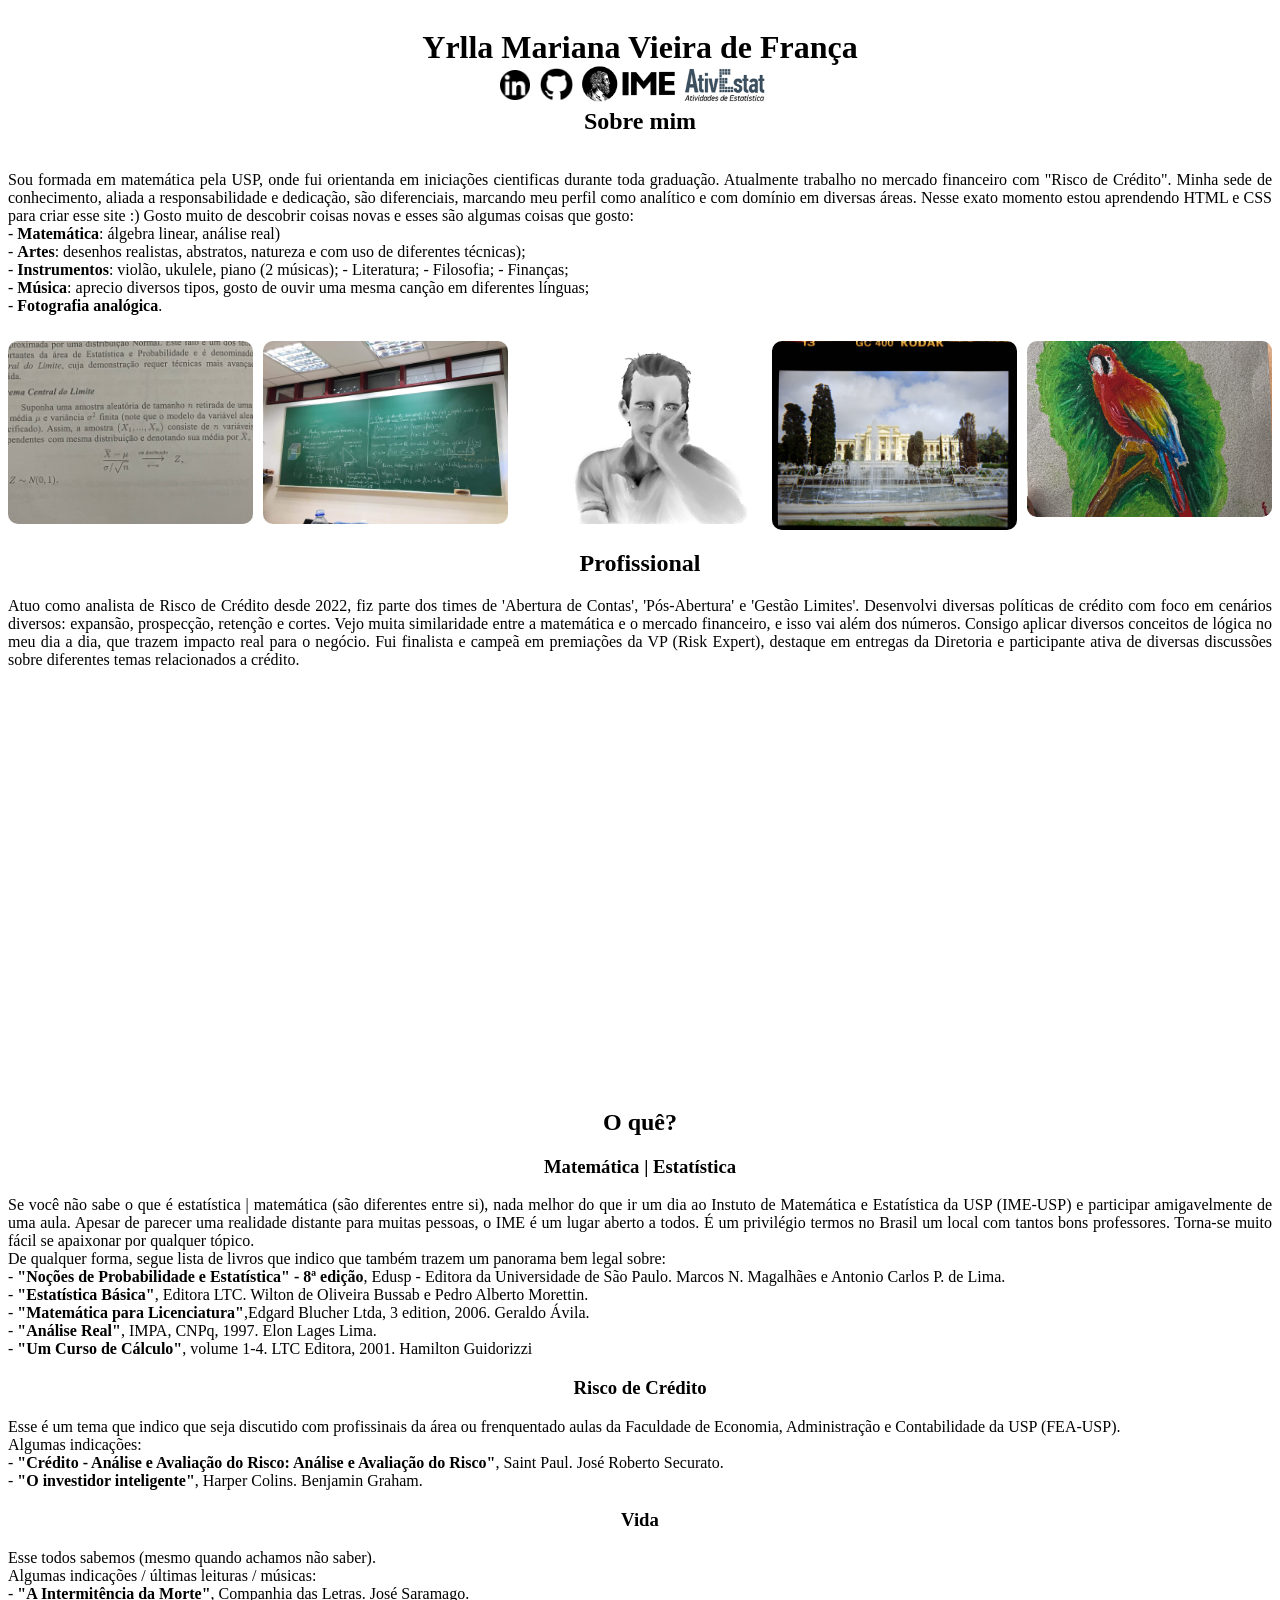
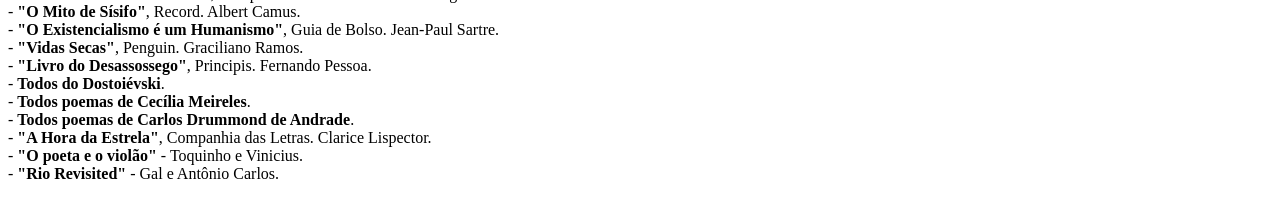
==== index.html @ 08b21ccf "inclusão de infos" ====
<!DOCTYPE html>
<html lang="pt-br">
<head>
  <meta charset="UTF-8">
  <title>Yrlla França</title>
</head>
  <style>
    h1 {
      color: rgb(0, 0, 0);
      font-family: 'Segow UI', "Segoe UI Bold", serif;
      text-align: center;

    }
    h2 {
      color: rgb(0, 0, 0);
      font-family: 'Segoe UI', serif;
      text-align: center;

    }
    body {
      font-family: 'Segoe UI', 'Segoe UI Semilight', serif;
      color:rgb(0, 0, 0);
      
    }
    .background-desfocado {
      /* background-image: url('background_dali.png'); */
      /* background: rgba(146, 102, 102, 0.5); camada escura sobre o fundo */
      /* height: 100vh; */
      display: flex;
      flex-direction: column;
      justify-content: center;
      align-items: center;
      text-align: center;
  }
  .estilo_icone_imagem {
      position: absolute;
      top: 20px;   /* distância do topo */
      left: 10px; /* distância da esquerda */
      width: 150px;
      border-radius: 10px;
  }
  .icone_imagem {
      position: absolute;
      top: 70px;   /* distância do topo */
      left: 500px; /* distância da esquerda */
      width: 30px;
      border-radius: 5px;
  }
  .icone_imagem2 {
      position: absolute;
      top: 58px;   /* distância do topo */
      left: 530px; /* distância da esquerda */
      width: 53px;
      border-radius: 5px;
  }
  .icone_imagem3 {
      position: absolute;
      top: 63px;   /* distância do topo */
      left: 580px; /* distância da esquerda */
      width: 100px;
      border-radius: 5px;
  }
  .icone_imagem4 {
      position: absolute;
      top: 63px;   /* distância do topo */
      left: 675px; /* distância da esquerda */
      width: 100px;
      border-radius: 5px;
  }
  .imagem_exibir {
      position: absolute;
      /* top: 600px;   distância do topo */
      /* left: 10px; distância da esquerda */
      width: 250px;
      border-radius: 5px;
  }
  p {
    text-align: justify; /* todos os parágrafos justificados */
  }

  .imagem-topico {
  display: grid; 
  grid-template-columns: repeat(5, 1fr); /* 3 colunas iguais */
  gap: 10px;    /* força a imagem a ficar em linha própria */
  margin-top: 10px;    /* espaço entre o parágrafo e a imagem */
  width: 400x;        /* tamanho da imagem */
  height: auto;        /* mantém proporção */
  }
  .imagem-topico img {
      width: 100%;
      border-radius: 10px;
    }

  </style>
<body>

  <div class="background-desfocado">
    <h1>Yrlla Mariana Vieira de França</h1>
    <a href="https://www.linkedin.com/in/yrlla-mariana-vieira-de-fran%C3%A7a-4a1049177/" target="_blank">
      <img src="icone_linkedin_2.png" alt="LinkedIn" class="icone_imagem">
    </a>
    <a href="https://github.com/yrllaa" target="_blank">
      <img src="icone_github.png" alt="LinkedIn" class="icone_imagem2">
    </a>
    <a href="https://www.ime.usp.br/" target="_blank">
      <img src="icone_ime.svg" alt="Ime" class="icone_imagem3">
    </a>
    <a href="https://www.ime.usp.br/ativestat/" target="_blank">
      <img src="ativestat_icone.png" alt="Ime" class="icone_imagem4">
    </a>
    <h2>Sobre mim</h2>
    <p>Sou formada em matemática pela USP, onde fui orientanda em iniciações cientificas durante toda graduação. 
      Atualmente trabalho no mercado financeiro com "Risco de Crédito". Minha sede de conhecimento, aliada a responsabilidade e dedicação, 
      são diferenciais, marcando meu perfil como analítico e com domínio em diversas áreas. 
      Nesse exato momento estou aprendendo HTML e CSS para criar esse site :) 
      Gosto muito de descobrir coisas novas e esses são algumas coisas que gosto: <br>
      - <strong>Matemática</strong>: álgebra linear, análise real) <br>
      - <strong>Artes</strong>: desenhos realistas, abstratos, natureza e com uso de diferentes técnicas); <br>
      - <strong>Instrumentos</strong>: violão, ukulele, piano (2 músicas); - Literatura; - Filosofia; - Finanças; <br>
      - <strong>Música</strong>: aprecio diversos tipos, gosto de ouvir uma mesma canção em diferentes línguas; <br>
      - <strong>Fotografia analógica</strong>.</p>
      <div class="imagem-topico"> 
      <img src="foto_estatistica_1.JPEG" alt="foto 1">
      <img src="foto_lousa_ime.JPEG" alt="foto 2">
      <img src="desenho_2.JPEG" alt="foto 3">
      <img src="camera_analogica_1.JPEG" alt="foto 4">
      <img src="desenho_3.JPEG" alt="foto 5">
      </div>
      
  <div>
    <h2>Profissional</h2>
    <p>
      Atuo como analista de Risco de Crédito desde 2022, fiz parte dos times de 'Abertura de Contas', 'Pós-Abertura' e 'Gestão Limites'. 
      Desenvolvi diversas políticas de crédito com foco em cenários diversos: expansão, prospecção, retenção e cortes. 
      Vejo muita similaridade entre a matemática e o mercado financeiro, e isso vai além dos números. 
      Consigo aplicar diversos conceitos de lógica no meu dia a dia, que trazem impacto real para o negócio. 
      Fui finalista e campeã em premiações da VP (Risk Expert), destaque em entregas da Diretoria e participante 
      ativa de diversas discussões sobre diferentes temas relacionados a crédito.
    </p>
    <iframe 
      src="https://s.tradingview.com/widgetembed/?symbol=BMFBOVESPA:IBOV" 
      width="600" 
      height="400" 
      frameborder="0"
      style="border:0;">
    </iframe>
    <iframe 
      src="https://painel.ibge.gov.br/pnadc/" 
      width="600" 
      height="400" 
      frameborder="0"
      style="border:0;">
    </iframe>
  </div>

  <div>
    <h2>O quê?</h2>
      
      <h3>Matemática | Estatística</h3>
    <p>
      Se você não sabe o que é estatística | matemática (são diferentes entre si), nada melhor do que ir um dia ao Instuto de Matemática e Estatística da USP (IME-USP) e 
      participar amigavelmente de uma aula. Apesar de parecer uma realidade distante para muitas pessoas, o IME é um lugar aberto a todos.
      É um privilégio termos no Brasil um local com tantos bons professores. Torna-se muito fácil se apaixonar por qualquer tópico.
      <br>
      De qualquer forma, segue lista de livros que indico que também trazem um panorama bem legal sobre: <br>
      - <strong>"Noções de Probabilidade e Estatística" - 8ª edição</strong>, Edusp - Editora da Universidade de São Paulo. Marcos N. Magalhães e Antonio Carlos P. de Lima. <br>
      - <strong>"Estatística Básica"</strong>, Editora LTC. Wilton de Oliveira Bussab e Pedro Alberto Morettin. <br>
      - <strong>"Matemática para Licenciatura"</strong>,Edgard Blucher Ltda, 3 edition, 2006. Geraldo Ávila. <br>
      - <strong>"Análise Real"</strong>, IMPA, CNPq, 1997. Elon Lages Lima. <br>
      - <strong>"Um Curso de Cálculo"</strong>, volume 1-4. LTC Editora, 2001. Hamilton Guidorizzi<br>
      </p>
       <h3>Risco de Crédito</h3>
      <p>
      Esse é um tema que indico que seja discutido com profissinais da área ou frenquentado aulas da Faculdade de Economia, Administração e Contabilidade da USP (FEA-USP).
      <br>
      Algumas indicações: <br>
      - <strong>"Crédito - Análise e Avaliação do Risco: Análise e Avaliação do Risco"</strong>, Saint Paul. José Roberto Securato. <br>
      - <strong>"O investidor inteligente"</strong>, Harper Colins. Benjamin Graham. <br>
      </p>
      <h3>Vida</h3>
       <p>
      Esse todos sabemos (mesmo quando achamos não saber).
      <br>
      Algumas indicações / últimas leituras / músicas: <br>
      - <strong>"A Intermitência da Morte"</strong>, Companhia das Letras. José Saramago. <br>
      - <strong>"O Mito de Sísifo"</strong>, Record. Albert Camus. <br>
      - <strong>"O Existencialismo é um Humanismo"</strong>, Guia de Bolso. Jean-Paul Sartre. <br>
      - <strong>"Vidas Secas"</strong>, Penguin. Graciliano Ramos. <br>
      - <strong>"Livro do Desassossego"</strong>, Principis. Fernando Pessoa. <br>
      - <strong>Todos do Dostoiévski</strong>. <br>
      - <strong>Todos poemas de Cecília Meireles</strong>. <br>
      - <strong>Todos poemas de Carlos Drummond de Andrade</strong>. <br>
      - <strong>"A Hora da Estrela"</strong>, Companhia das Letras. Clarice Lispector. <br>
      - <strong>"O poeta e o violão"</strong> - Toquinho e Vinicius. <br>
      - <strong>"Rio Revisited"</strong> - Gal e Antônio Carlos. <br>

      </p>
</div>

</body>
</html>
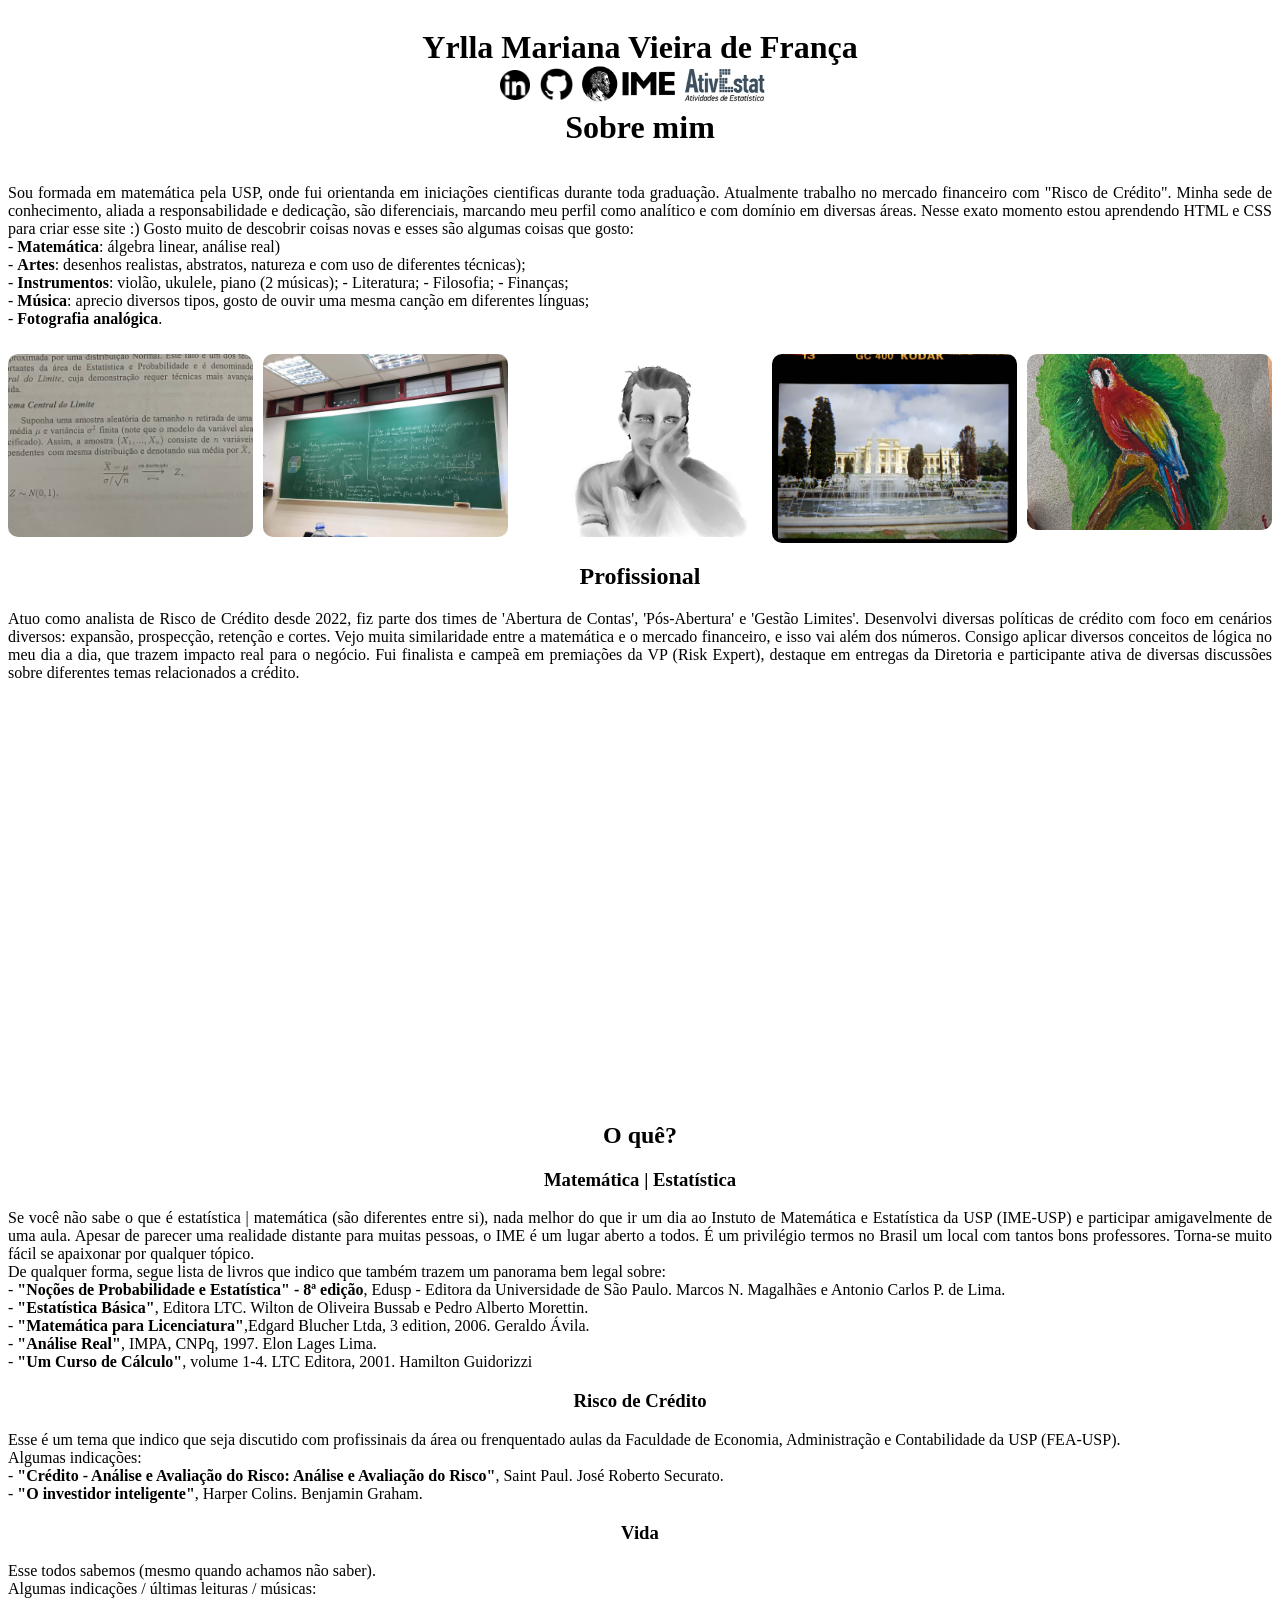
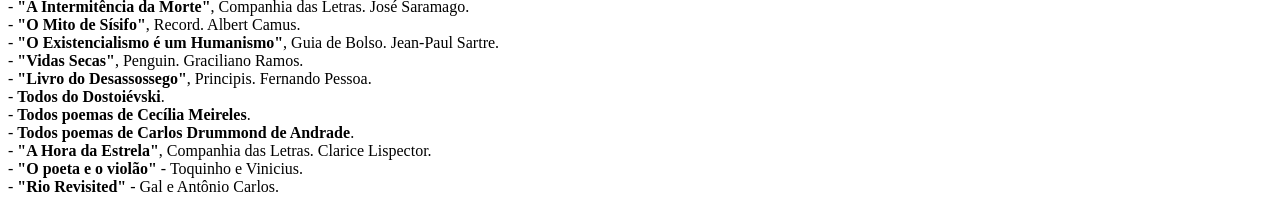
==== commit 1cc73198: "Update index.html Título" ====
--- a/index.html
+++ b/index.html
@@ -108,7 +108,7 @@
     <a href="https://www.ime.usp.br/ativestat/" target="_blank">
       <img src="ativestat_icone.png" alt="Ime" class="icone_imagem4">
     </a>
-    <h2>Sobre mim</h2>
+    <h1>Sobre mim</h1>
     <p>Sou formada em matemática pela USP, onde fui orientanda em iniciações cientificas durante toda graduação. 
       Atualmente trabalho no mercado financeiro com "Risco de Crédito". Minha sede de conhecimento, aliada a responsabilidade e dedicação, 
       são diferenciais, marcando meu perfil como analítico e com domínio em diversas áreas. 
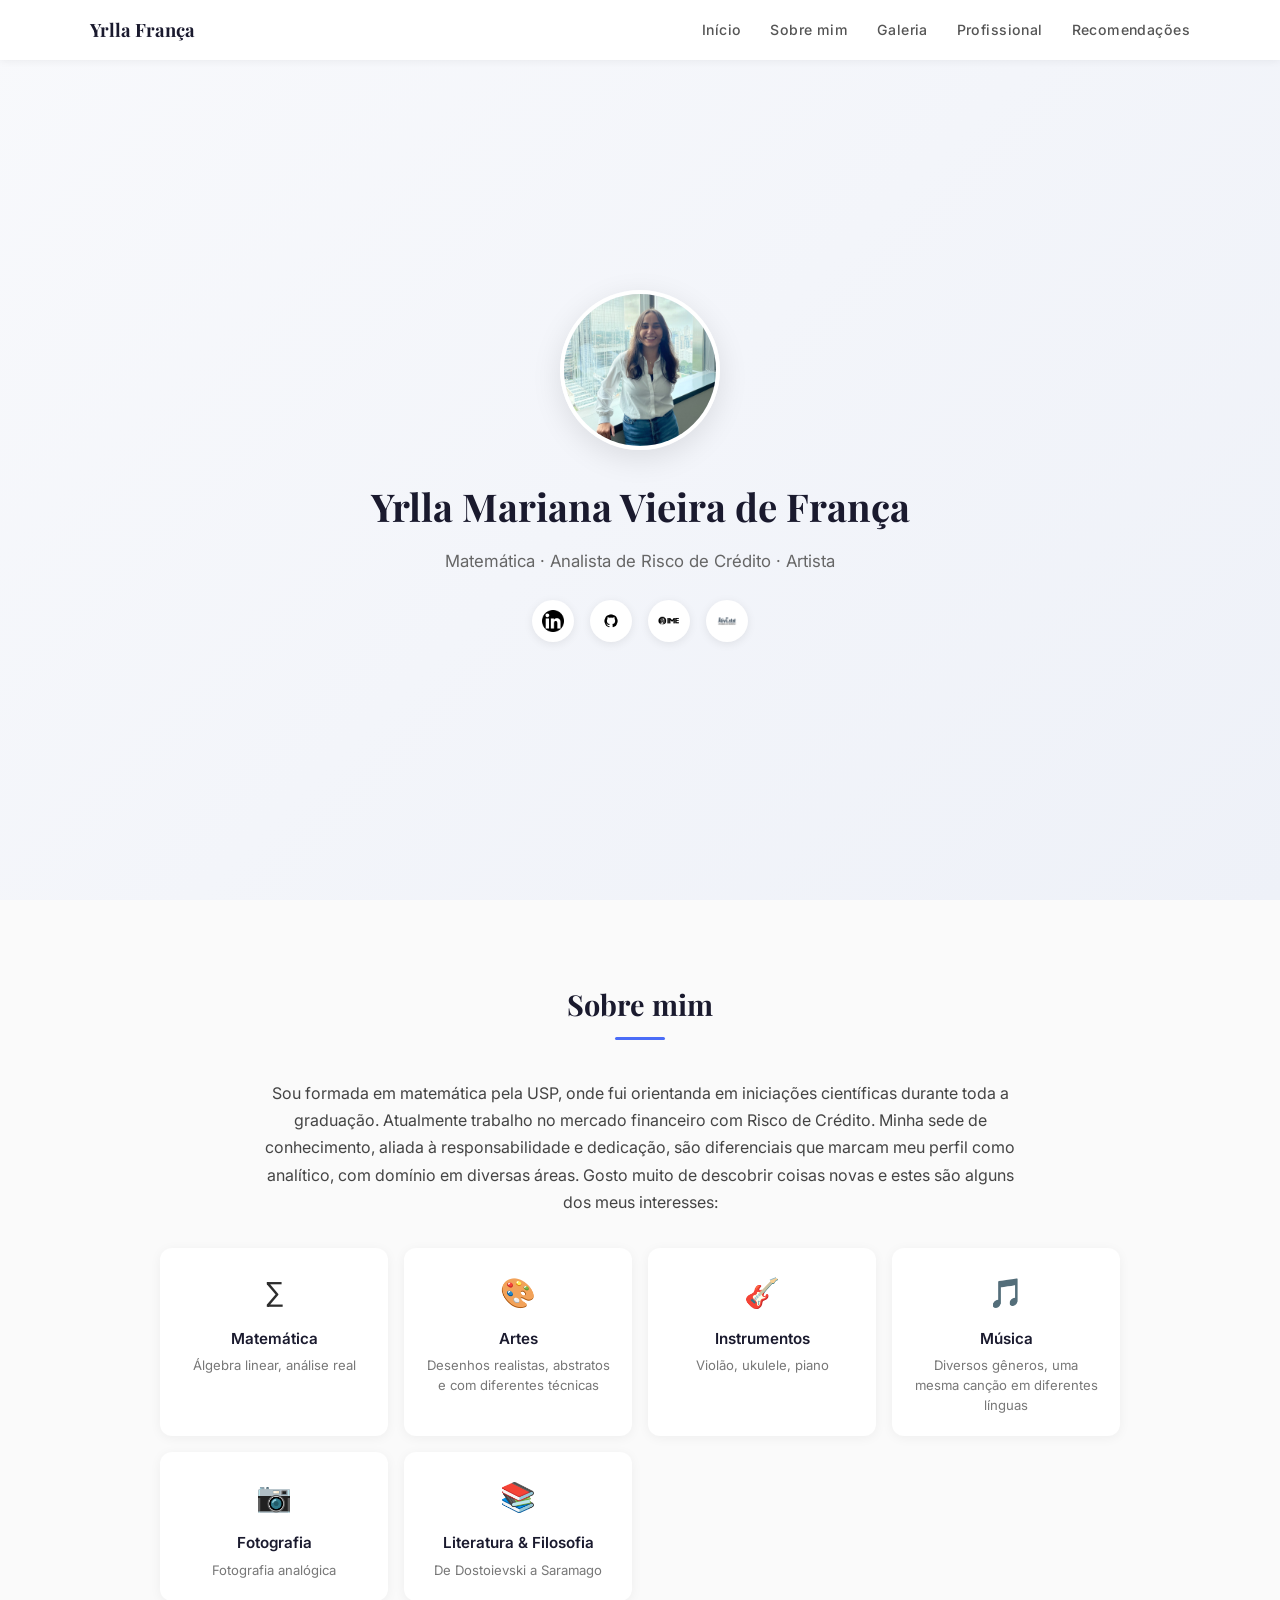
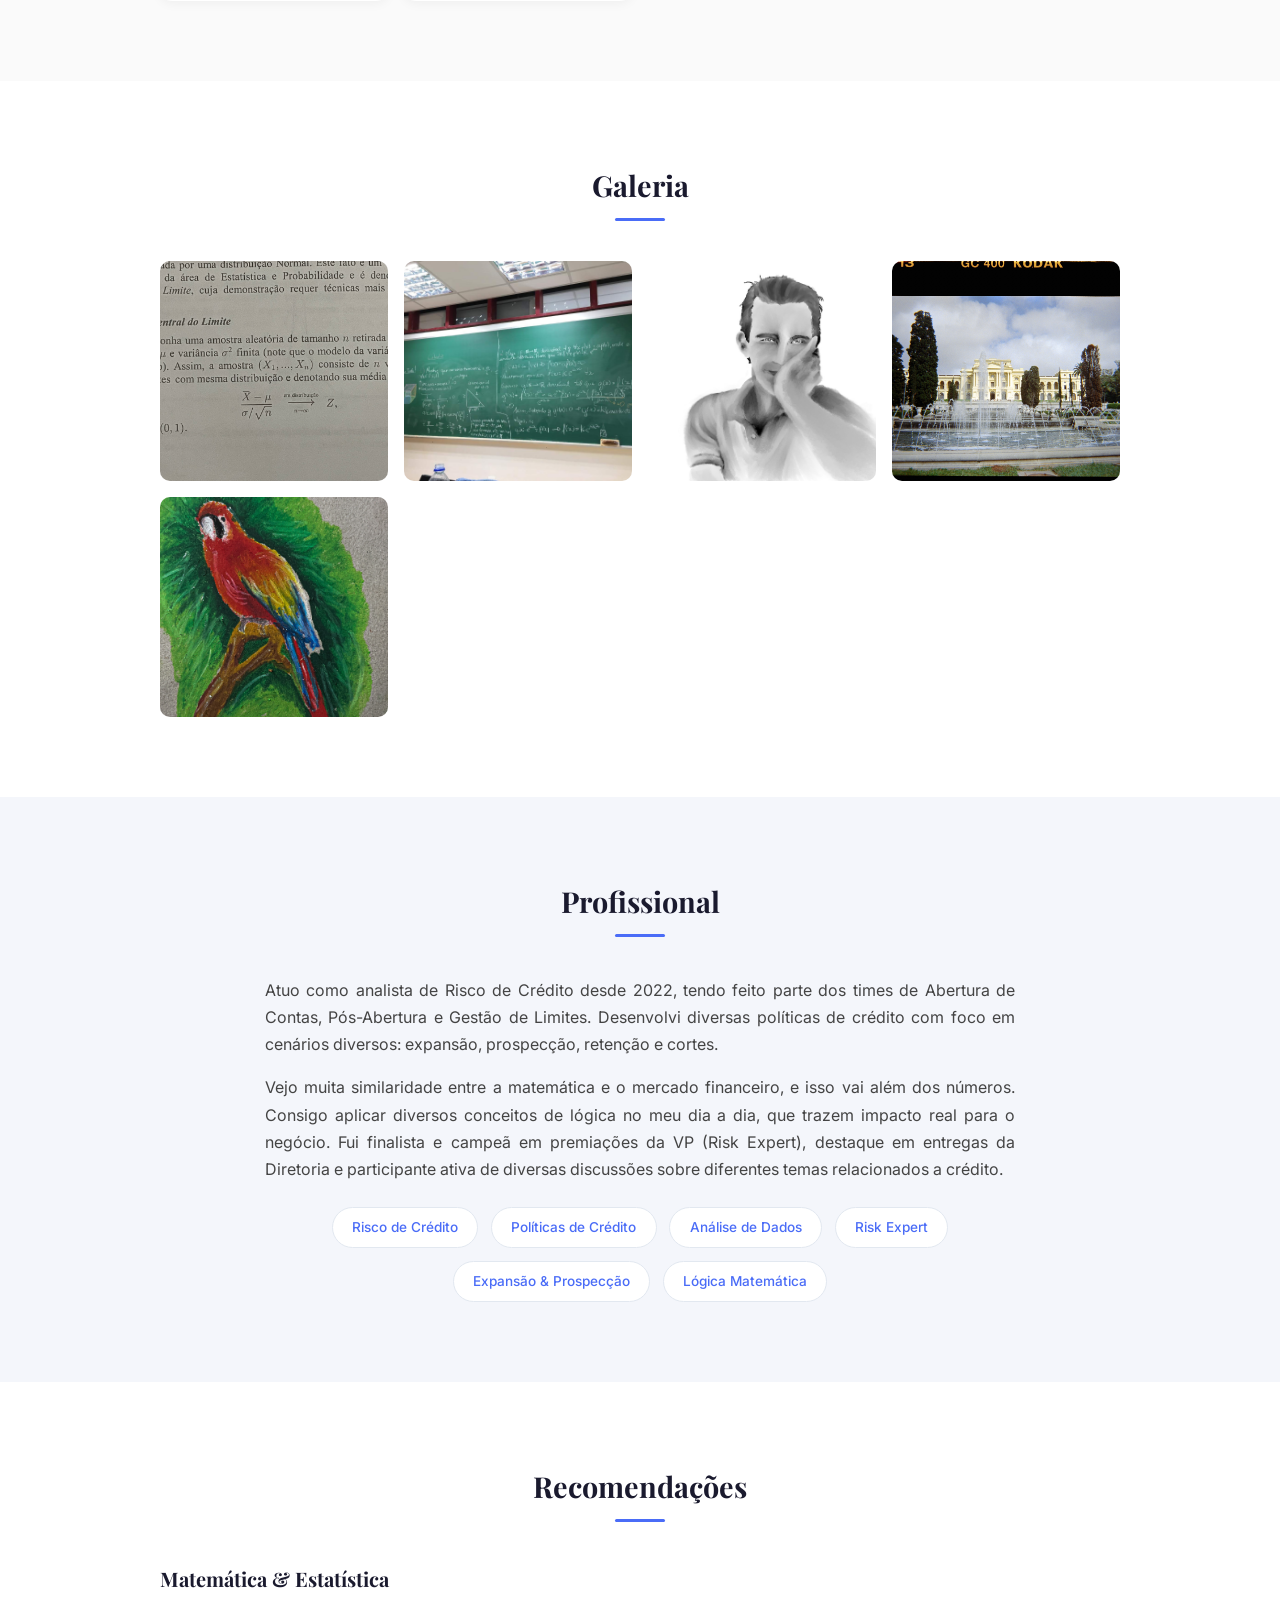
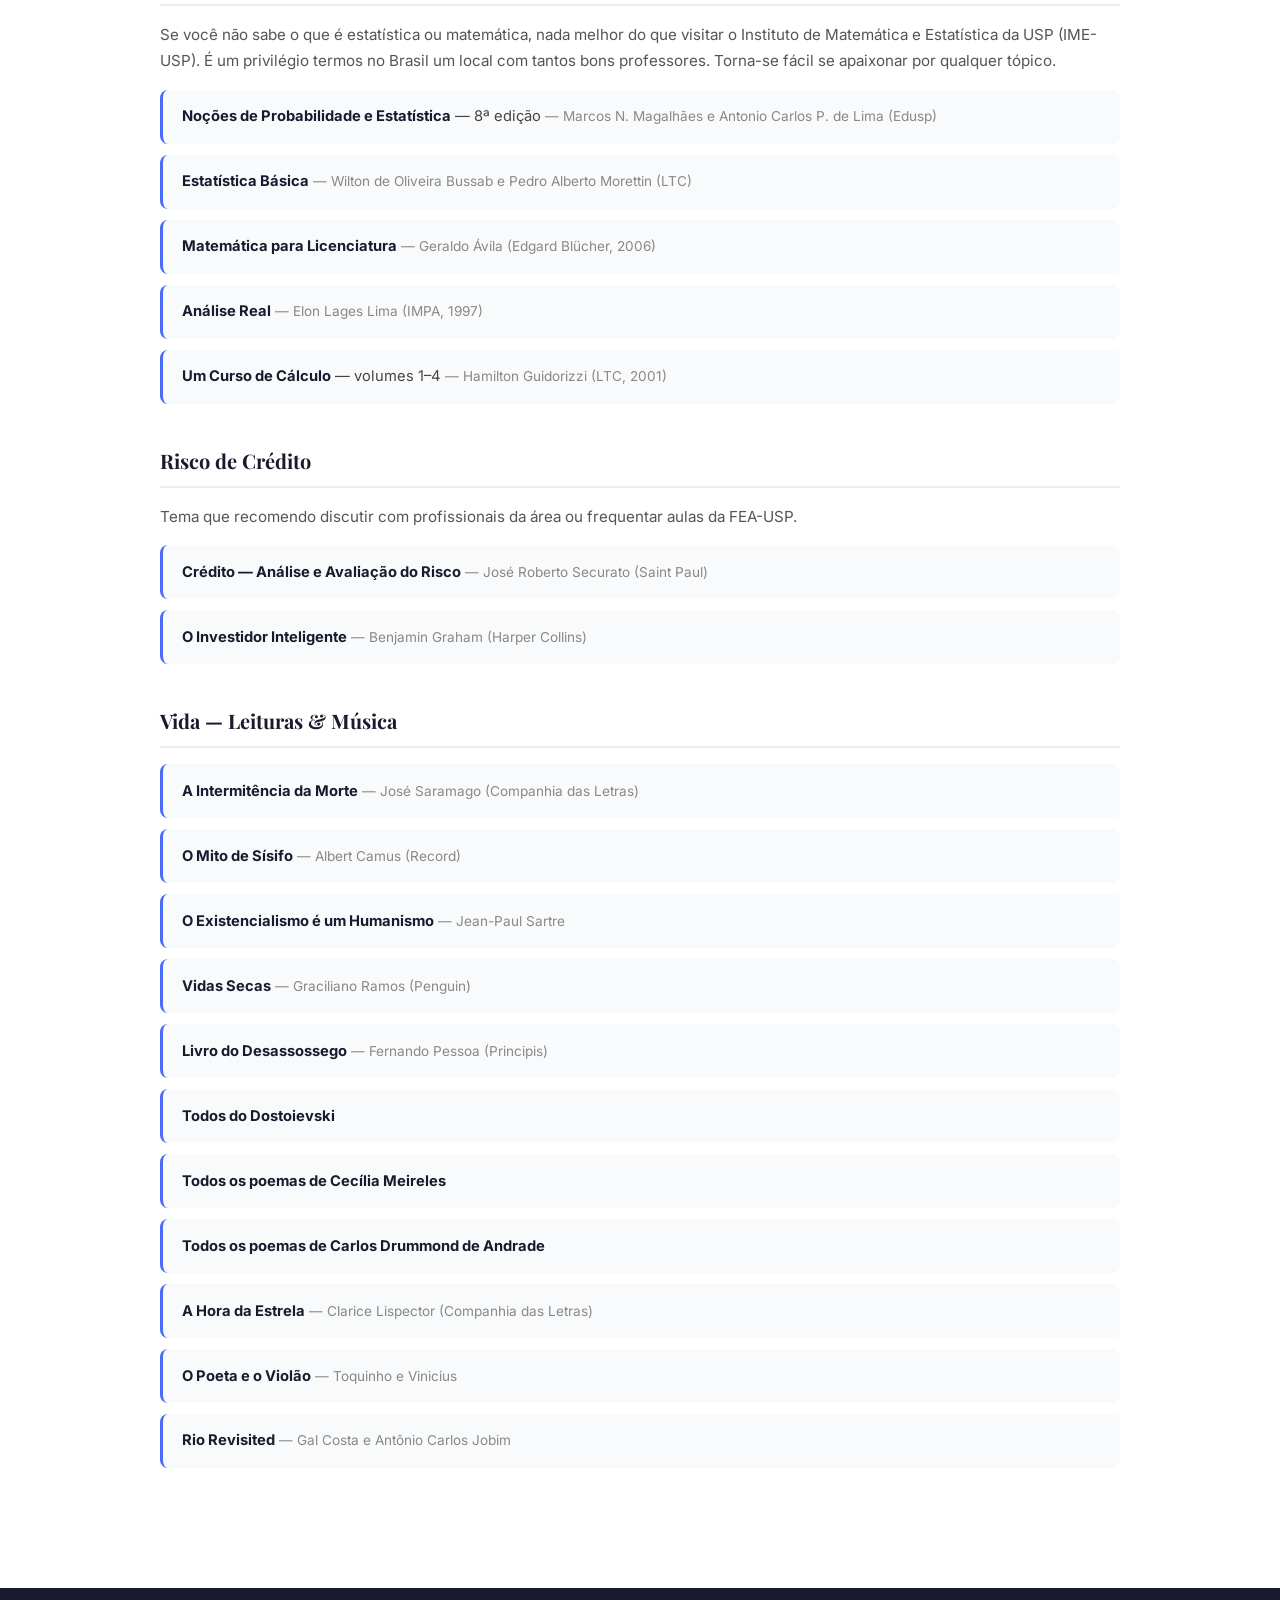
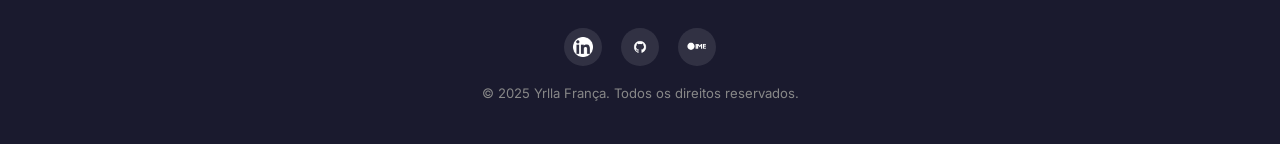
==== commit 7b2b1bd4: "Redesign completo do site pessoal - Layout moderno e responsivo com CSS Grid/Flexbox - Barra de nave" ====
--- a/index.html
+++ b/index.html
@@ -2,200 +2,213 @@
 <html lang="pt-br">
 <head>
   <meta charset="UTF-8">
-  <title>Yrlla França</title>
+  <meta name="viewport" content="width=device-width, initial-scale=1.0">
+  <title>Yrlla Fran&ccedil;a</title>
+  <link rel="preconnect" href="https://fonts.googleapis.com">
+  <link rel="preconnect" href="https://fonts.gstatic.com" crossorigin>
+  <link href="https://fonts.googleapis.com/css2?family=Inter:wght@400;500;600&family=Playfair+Display:wght@600;700&display=swap" rel="stylesheet">
+  <link rel="stylesheet" href="style.css">
 </head>
-  <style>
-    h1 {
-      color: rgb(0, 0, 0);
-      font-family: 'Segow UI', "Segoe UI Bold", serif;
-      text-align: center;
-
-    }
-    h2 {
-      color: rgb(0, 0, 0);
-      font-family: 'Segoe UI', serif;
-      text-align: center;
-
-    }
-    body {
-      font-family: 'Segoe UI', 'Segoe UI Semilight', serif;
-      color:rgb(0, 0, 0);
-      
-    }
-    .background-desfocado {
-      /* background-image: url('background_dali.png'); */
-      /* background: rgba(146, 102, 102, 0.5); camada escura sobre o fundo */
-      /* height: 100vh; */
-      display: flex;
-      flex-direction: column;
-      justify-content: center;
-      align-items: center;
-      text-align: center;
-  }
-  .estilo_icone_imagem {
-      position: absolute;
-      top: 20px;   /* distância do topo */
-      left: 10px; /* distância da esquerda */
-      width: 150px;
-      border-radius: 10px;
-  }
-  .icone_imagem {
-      position: absolute;
-      top: 70px;   /* distância do topo */
-      left: 500px; /* distância da esquerda */
-      width: 30px;
-      border-radius: 5px;
-  }
-  .icone_imagem2 {
-      position: absolute;
-      top: 58px;   /* distância do topo */
-      left: 530px; /* distância da esquerda */
-      width: 53px;
-      border-radius: 5px;
-  }
-  .icone_imagem3 {
-      position: absolute;
-      top: 63px;   /* distância do topo */
-      left: 580px; /* distância da esquerda */
-      width: 100px;
-      border-radius: 5px;
-  }
-  .icone_imagem4 {
-      position: absolute;
-      top: 63px;   /* distância do topo */
-      left: 675px; /* distância da esquerda */
-      width: 100px;
-      border-radius: 5px;
-  }
-  .imagem_exibir {
-      position: absolute;
-      /* top: 600px;   distância do topo */
-      /* left: 10px; distância da esquerda */
-      width: 250px;
-      border-radius: 5px;
-  }
-  p {
-    text-align: justify; /* todos os parágrafos justificados */
-  }
-
-  .imagem-topico {
-  display: grid; 
-  grid-template-columns: repeat(5, 1fr); /* 3 colunas iguais */
-  gap: 10px;    /* força a imagem a ficar em linha própria */
-  margin-top: 10px;    /* espaço entre o parágrafo e a imagem */
-  width: 400x;        /* tamanho da imagem */
-  height: auto;        /* mantém proporção */
-  }
-  .imagem-topico img {
-      width: 100%;
-      border-radius: 10px;
-    }
-
-  </style>
 <body>
 
-  <div class="background-desfocado">
-    <h1>Yrlla Mariana Vieira de França</h1>
-    <a href="https://www.linkedin.com/in/yrlla-mariana-vieira-de-fran%C3%A7a-4a1049177/" target="_blank">
-      <img src="icone_linkedin_2.png" alt="LinkedIn" class="icone_imagem">
-    </a>
-    <a href="https://github.com/yrllaa" target="_blank">
-      <img src="icone_github.png" alt="LinkedIn" class="icone_imagem2">
-    </a>
-    <a href="https://www.ime.usp.br/" target="_blank">
-      <img src="icone_ime.svg" alt="Ime" class="icone_imagem3">
-    </a>
-    <a href="https://www.ime.usp.br/ativestat/" target="_blank">
-      <img src="ativestat_icone.png" alt="Ime" class="icone_imagem4">
-    </a>
-    <h1>Sobre mim</h1>
-    <p>Sou formada em matemática pela USP, onde fui orientanda em iniciações cientificas durante toda graduação. 
-      Atualmente trabalho no mercado financeiro com "Risco de Crédito". Minha sede de conhecimento, aliada a responsabilidade e dedicação, 
-      são diferenciais, marcando meu perfil como analítico e com domínio em diversas áreas. 
-      Nesse exato momento estou aprendendo HTML e CSS para criar esse site :) 
-      Gosto muito de descobrir coisas novas e esses são algumas coisas que gosto: <br>
-      - <strong>Matemática</strong>: álgebra linear, análise real) <br>
-      - <strong>Artes</strong>: desenhos realistas, abstratos, natureza e com uso de diferentes técnicas); <br>
-      - <strong>Instrumentos</strong>: violão, ukulele, piano (2 músicas); - Literatura; - Filosofia; - Finanças; <br>
-      - <strong>Música</strong>: aprecio diversos tipos, gosto de ouvir uma mesma canção em diferentes línguas; <br>
-      - <strong>Fotografia analógica</strong>.</p>
-      <div class="imagem-topico"> 
-      <img src="foto_estatistica_1.JPEG" alt="foto 1">
-      <img src="foto_lousa_ime.JPEG" alt="foto 2">
-      <img src="desenho_2.JPEG" alt="foto 3">
-      <img src="camera_analogica_1.JPEG" alt="foto 4">
-      <img src="desenho_3.JPEG" alt="foto 5">
-      </div>
-      
-  <div>
-    <h2>Profissional</h2>
-    <p>
-      Atuo como analista de Risco de Crédito desde 2022, fiz parte dos times de 'Abertura de Contas', 'Pós-Abertura' e 'Gestão Limites'. 
-      Desenvolvi diversas políticas de crédito com foco em cenários diversos: expansão, prospecção, retenção e cortes. 
-      Vejo muita similaridade entre a matemática e o mercado financeiro, e isso vai além dos números. 
-      Consigo aplicar diversos conceitos de lógica no meu dia a dia, que trazem impacto real para o negócio. 
-      Fui finalista e campeã em premiações da VP (Risk Expert), destaque em entregas da Diretoria e participante 
-      ativa de diversas discussões sobre diferentes temas relacionados a crédito.
-    </p>
-    <iframe 
-      src="https://s.tradingview.com/widgetembed/?symbol=BMFBOVESPA:IBOV" 
-      width="600" 
-      height="400" 
-      frameborder="0"
-      style="border:0;">
-    </iframe>
-    <iframe 
-      src="https://painel.ibge.gov.br/pnadc/" 
-      width="600" 
-      height="400" 
-      frameborder="0"
-      style="border:0;">
-    </iframe>
-  </div>
-
-  <div>
-    <h2>O quê?</h2>
-      
-      <h3>Matemática | Estatística</h3>
-    <p>
-      Se você não sabe o que é estatística | matemática (são diferentes entre si), nada melhor do que ir um dia ao Instuto de Matemática e Estatística da USP (IME-USP) e 
-      participar amigavelmente de uma aula. Apesar de parecer uma realidade distante para muitas pessoas, o IME é um lugar aberto a todos.
-      É um privilégio termos no Brasil um local com tantos bons professores. Torna-se muito fácil se apaixonar por qualquer tópico.
-      <br>
-      De qualquer forma, segue lista de livros que indico que também trazem um panorama bem legal sobre: <br>
-      - <strong>"Noções de Probabilidade e Estatística" - 8ª edição</strong>, Edusp - Editora da Universidade de São Paulo. Marcos N. Magalhães e Antonio Carlos P. de Lima. <br>
-      - <strong>"Estatística Básica"</strong>, Editora LTC. Wilton de Oliveira Bussab e Pedro Alberto Morettin. <br>
-      - <strong>"Matemática para Licenciatura"</strong>,Edgard Blucher Ltda, 3 edition, 2006. Geraldo Ávila. <br>
-      - <strong>"Análise Real"</strong>, IMPA, CNPq, 1997. Elon Lages Lima. <br>
-      - <strong>"Um Curso de Cálculo"</strong>, volume 1-4. LTC Editora, 2001. Hamilton Guidorizzi<br>
+  <!-- Navbar -->
+  <nav class="navbar">
+    <div class="navbar-inner">
+      <a href="#inicio" class="navbar-brand">Yrlla Fran&ccedil;a</a>
+      <button class="menu-toggle" aria-label="Menu" onclick="document.querySelector('.navbar-links').classList.toggle('active')">
+        <span></span><span></span><span></span>
+      </button>
+      <ul class="navbar-links">
+        <li><a href="#inicio">In&iacute;cio</a></li>
+        <li><a href="#sobre">Sobre mim</a></li>
+        <li><a href="#galeria">Galeria</a></li>
+        <li><a href="#profissional">Profissional</a></li>
+        <li><a href="#recomendacoes">Recomenda&ccedil;&otilde;es</a></li>
+      </ul>
+    </div>
+  </nav>
+
+  <!-- Hero -->
+  <section class="hero" id="inicio">
+    <div class="hero-content">
+      <img src="assets/img/foto_perfil_linkedin.jpg" alt="Foto de Yrlla Fran&ccedil;a" class="hero-photo">
+      <h1>Yrlla Mariana Vieira de Fran&ccedil;a</h1>
+      <p class="subtitle">Matem&aacute;tica &middot; Analista de Risco de Cr&eacute;dito &middot; Artista</p>
+      <div class="social-links">
+        <a href="https://www.linkedin.com/in/yrlla-mariana-vieira-de-fran%C3%A7a-4a1049177/" target="_blank" title="LinkedIn">
+          <img src="assets/img/icone_linkedin_2.png" alt="LinkedIn">
+        </a>
+        <a href="https://github.com/yrllaa" target="_blank" title="GitHub">
+          <img src="assets/img/icone_github.png" alt="GitHub">
+        </a>
+        <a href="https://www.ime.usp.br/" target="_blank" title="IME-USP">
+          <img src="assets/img/icone_ime.svg" alt="IME-USP">
+        </a>
+        <a href="https://www.ime.usp.br/ativestat/" target="_blank" title="AtivEstat">
+          <img src="assets/img/ativestat_icone.png" alt="AtivEstat">
+        </a>
+      </div>
+    </div>
+  </section>
+
+  <!-- Sobre Mim -->
+  <section id="sobre">
+    <div class="container">
+      <h2 class="section-title">Sobre mim</h2>
+      <div class="section-line"></div>
+      <p class="about-text">
+        Sou formada em matem&aacute;tica pela USP, onde fui orientanda em inicia&ccedil;&otilde;es cient&iacute;ficas durante toda a gradua&ccedil;&atilde;o.
+        Atualmente trabalho no mercado financeiro com Risco de Cr&eacute;dito. Minha sede de conhecimento, aliada &agrave;
+        responsabilidade e dedica&ccedil;&atilde;o, s&atilde;o diferenciais que marcam meu perfil como anal&iacute;tico, com dom&iacute;nio em diversas &aacute;reas.
+        Gosto muito de descobrir coisas novas e estes s&atilde;o alguns dos meus interesses:
       </p>
-       <h3>Risco de Crédito</h3>
-      <p>
-      Esse é um tema que indico que seja discutido com profissinais da área ou frenquentado aulas da Faculdade de Economia, Administração e Contabilidade da USP (FEA-USP).
-      <br>
-      Algumas indicações: <br>
-      - <strong>"Crédito - Análise e Avaliação do Risco: Análise e Avaliação do Risco"</strong>, Saint Paul. José Roberto Securato. <br>
-      - <strong>"O investidor inteligente"</strong>, Harper Colins. Benjamin Graham. <br>
-      </p>
-      <h3>Vida</h3>
-       <p>
-      Esse todos sabemos (mesmo quando achamos não saber).
-      <br>
-      Algumas indicações / últimas leituras / músicas: <br>
-      - <strong>"A Intermitência da Morte"</strong>, Companhia das Letras. José Saramago. <br>
-      - <strong>"O Mito de Sísifo"</strong>, Record. Albert Camus. <br>
-      - <strong>"O Existencialismo é um Humanismo"</strong>, Guia de Bolso. Jean-Paul Sartre. <br>
-      - <strong>"Vidas Secas"</strong>, Penguin. Graciliano Ramos. <br>
-      - <strong>"Livro do Desassossego"</strong>, Principis. Fernando Pessoa. <br>
-      - <strong>Todos do Dostoiévski</strong>. <br>
-      - <strong>Todos poemas de Cecília Meireles</strong>. <br>
-      - <strong>Todos poemas de Carlos Drummond de Andrade</strong>. <br>
-      - <strong>"A Hora da Estrela"</strong>, Companhia das Letras. Clarice Lispector. <br>
-      - <strong>"O poeta e o violão"</strong> - Toquinho e Vinicius. <br>
-      - <strong>"Rio Revisited"</strong> - Gal e Antônio Carlos. <br>
-
-      </p>
-</div>
+      <div class="interests-grid">
+        <div class="interest-card">
+          <div class="icon">&sum;</div>
+          <h4>Matem&aacute;tica</h4>
+          <p>&Aacute;lgebra linear, an&aacute;lise real</p>
+        </div>
+        <div class="interest-card">
+          <div class="icon">&#127912;</div>
+          <h4>Artes</h4>
+          <p>Desenhos realistas, abstratos e com diferentes t&eacute;cnicas</p>
+        </div>
+        <div class="interest-card">
+          <div class="icon">&#127928;</div>
+          <h4>Instrumentos</h4>
+          <p>Viol&atilde;o, ukulele, piano</p>
+        </div>
+        <div class="interest-card">
+          <div class="icon">&#127925;</div>
+          <h4>M&uacute;sica</h4>
+          <p>Diversos g&ecirc;neros, uma mesma can&ccedil;&atilde;o em diferentes l&iacute;nguas</p>
+        </div>
+        <div class="interest-card">
+          <div class="icon">&#128247;</div>
+          <h4>Fotografia</h4>
+          <p>Fotografia anal&oacute;gica</p>
+        </div>
+        <div class="interest-card">
+          <div class="icon">&#128218;</div>
+          <h4>Literatura &amp; Filosofia</h4>
+          <p>De Dostoievski a Saramago</p>
+        </div>
+      </div>
+    </div>
+  </section>
+
+  <!-- Galeria -->
+  <section class="gallery" id="galeria">
+    <div class="container">
+      <h2 class="section-title">Galeria</h2>
+      <div class="section-line"></div>
+      <div class="gallery-grid">
+        <img src="assets/img/foto_estatistica_1.JPEG" alt="Estat&iacute;stica e matem&aacute;tica">
+        <img src="assets/img/foto_lousa_ime.JPEG" alt="Lousa do IME-USP">
+        <img src="assets/img/desenho_2.JPEG" alt="Desenho art&iacute;stico">
+        <img src="assets/img/camera_analogica_1.JPEG" alt="C&acirc;mera anal&oacute;gica">
+        <img src="assets/img/desenho_3.JPEG" alt="Desenho art&iacute;stico">
+      </div>
+    </div>
+  </section>
+
+  <!-- Profissional -->
+  <section class="professional" id="profissional">
+    <div class="container">
+      <h2 class="section-title">Profissional</h2>
+      <div class="section-line"></div>
+      <div class="professional-content">
+        <p>
+          Atuo como analista de Risco de Cr&eacute;dito desde 2022, tendo feito parte dos times de
+          Abertura de Contas, P&oacute;s-Abertura e Gest&atilde;o de Limites.
+          Desenvolvi diversas pol&iacute;ticas de cr&eacute;dito com foco em cen&aacute;rios diversos: expans&atilde;o,
+          prospec&ccedil;&atilde;o, reten&ccedil;&atilde;o e cortes.
+        </p>
+        <p>
+          Vejo muita similaridade entre a matem&aacute;tica e o mercado financeiro, e isso vai al&eacute;m dos n&uacute;meros.
+          Consigo aplicar diversos conceitos de l&oacute;gica no meu dia a dia, que trazem impacto real para o neg&oacute;cio.
+          Fui finalista e campe&atilde; em premia&ccedil;&otilde;es da VP (Risk Expert), destaque em entregas da Diretoria e
+          participante ativa de diversas discuss&otilde;es sobre diferentes temas relacionados a cr&eacute;dito.
+        </p>
+        <div class="highlights">
+          <span class="highlight-tag">Risco de Cr&eacute;dito</span>
+          <span class="highlight-tag">Pol&iacute;ticas de Cr&eacute;dito</span>
+          <span class="highlight-tag">An&aacute;lise de Dados</span>
+          <span class="highlight-tag">Risk Expert</span>
+          <span class="highlight-tag">Expans&atilde;o &amp; Prospec&ccedil;&atilde;o</span>
+          <span class="highlight-tag">L&oacute;gica Matem&aacute;tica</span>
+        </div>
+      </div>
+    </div>
+  </section>
+
+  <!-- Recomendacoes -->
+  <section class="recommendations" id="recomendacoes">
+    <div class="container">
+      <h2 class="section-title">Recomenda&ccedil;&otilde;es</h2>
+      <div class="section-line"></div>
+
+      <div class="rec-category">
+        <h3>Matem&aacute;tica &amp; Estat&iacute;stica</h3>
+        <p style="color:#555; margin-bottom:1rem; font-size:0.95rem;">
+          Se voc&ecirc; n&atilde;o sabe o que &eacute; estat&iacute;stica ou matem&aacute;tica, nada melhor do que visitar o
+          Instituto de Matem&aacute;tica e Estat&iacute;stica da USP (IME-USP). &Eacute; um privil&eacute;gio termos no Brasil
+          um local com tantos bons professores. Torna-se f&aacute;cil se apaixonar por qualquer t&oacute;pico.
+        </p>
+        <ul class="book-list">
+          <li><strong>No&ccedil;&otilde;es de Probabilidade e Estat&iacute;stica</strong> &mdash; 8&ordf; edi&ccedil;&atilde;o <span class="author">&mdash; Marcos N. Magalh&atilde;es e Antonio Carlos P. de Lima (Edusp)</span></li>
+          <li><strong>Estat&iacute;stica B&aacute;sica</strong> <span class="author">&mdash; Wilton de Oliveira Bussab e Pedro Alberto Morettin (LTC)</span></li>
+          <li><strong>Matem&aacute;tica para Licenciatura</strong> <span class="author">&mdash; Geraldo &Aacute;vila (Edgard Bl&uuml;cher, 2006)</span></li>
+          <li><strong>An&aacute;lise Real</strong> <span class="author">&mdash; Elon Lages Lima (IMPA, 1997)</span></li>
+          <li><strong>Um Curso de C&aacute;lculo</strong> &mdash; volumes 1&ndash;4 <span class="author">&mdash; Hamilton Guidorizzi (LTC, 2001)</span></li>
+        </ul>
+      </div>
+
+      <div class="rec-category">
+        <h3>Risco de Cr&eacute;dito</h3>
+        <p style="color:#555; margin-bottom:1rem; font-size:0.95rem;">
+          Tema que recomendo discutir com profissionais da &aacute;rea ou frequentar aulas da FEA-USP.
+        </p>
+        <ul class="book-list">
+          <li><strong>Cr&eacute;dito &mdash; An&aacute;lise e Avalia&ccedil;&atilde;o do Risco</strong> <span class="author">&mdash; Jos&eacute; Roberto Securato (Saint Paul)</span></li>
+          <li><strong>O Investidor Inteligente</strong> <span class="author">&mdash; Benjamin Graham (Harper Collins)</span></li>
+        </ul>
+      </div>
+
+      <div class="rec-category">
+        <h3>Vida &mdash; Leituras &amp; M&uacute;sica</h3>
+        <ul class="book-list">
+          <li><strong>A Intermit&ecirc;ncia da Morte</strong> <span class="author">&mdash; Jos&eacute; Saramago (Companhia das Letras)</span></li>
+          <li><strong>O Mito de S&iacute;sifo</strong> <span class="author">&mdash; Albert Camus (Record)</span></li>
+          <li><strong>O Existencialismo &eacute; um Humanismo</strong> <span class="author">&mdash; Jean-Paul Sartre</span></li>
+          <li><strong>Vidas Secas</strong> <span class="author">&mdash; Graciliano Ramos (Penguin)</span></li>
+          <li><strong>Livro do Desassossego</strong> <span class="author">&mdash; Fernando Pessoa (Principis)</span></li>
+          <li><strong>Todos do Dostoievski</strong></li>
+          <li><strong>Todos os poemas de Cec&iacute;lia Meireles</strong></li>
+          <li><strong>Todos os poemas de Carlos Drummond de Andrade</strong></li>
+          <li><strong>A Hora da Estrela</strong> <span class="author">&mdash; Clarice Lispector (Companhia das Letras)</span></li>
+          <li><strong>O Poeta e o Viol&atilde;o</strong> <span class="author">&mdash; Toquinho e Vinicius</span></li>
+          <li><strong>Rio Revisited</strong> <span class="author">&mdash; Gal Costa e Ant&ocirc;nio Carlos Jobim</span></li>
+        </ul>
+      </div>
+    </div>
+  </section>
+
+  <!-- Footer -->
+  <footer class="footer">
+    <div class="footer-links">
+      <a href="https://www.linkedin.com/in/yrlla-mariana-vieira-de-fran%C3%A7a-4a1049177/" target="_blank" title="LinkedIn">
+        <img src="assets/img/icone_linkedin_2.png" alt="LinkedIn">
+      </a>
+      <a href="https://github.com/yrllaa" target="_blank" title="GitHub">
+        <img src="assets/img/icone_github.png" alt="GitHub">
+      </a>
+      <a href="https://www.ime.usp.br/" target="_blank" title="IME-USP">
+        <img src="assets/img/icone_ime.svg" alt="IME-USP">
+      </a>
+    </div>
+    <p>&copy; 2025 Yrlla Fran&ccedil;a. Todos os direitos reservados.</p>
+  </footer>
 
 </body>
-</html>+</html>
--- a/style.css
+++ b/style.css
@@ -0,0 +1,461 @@
+/* ===== Reset & Base ===== */
+*,
+*::before,
+*::after {
+  margin: 0;
+  padding: 0;
+  box-sizing: border-box;
+}
+
+html {
+  scroll-behavior: smooth;
+  font-size: 16px;
+}
+
+body {
+  font-family: 'Inter', 'Segoe UI', sans-serif;
+  color: #2d2d2d;
+  background-color: #fafafa;
+  line-height: 1.7;
+}
+
+a {
+  text-decoration: none;
+  color: inherit;
+}
+
+img {
+  max-width: 100%;
+  height: auto;
+  display: block;
+}
+
+/* ===== Navbar ===== */
+.navbar {
+  position: fixed;
+  top: 0;
+  left: 0;
+  width: 100%;
+  background: rgba(255, 255, 255, 0.95);
+  backdrop-filter: blur(10px);
+  box-shadow: 0 1px 8px rgba(0, 0, 0, 0.06);
+  z-index: 1000;
+  padding: 0 2rem;
+}
+
+.navbar-inner {
+  max-width: 1100px;
+  margin: 0 auto;
+  display: flex;
+  align-items: center;
+  justify-content: space-between;
+  height: 60px;
+}
+
+.navbar-brand {
+  font-family: 'Playfair Display', serif;
+  font-size: 1.15rem;
+  font-weight: 700;
+  color: #1a1a2e;
+}
+
+.navbar-links {
+  display: flex;
+  gap: 1.8rem;
+  list-style: none;
+}
+
+.navbar-links a {
+  font-size: 0.88rem;
+  font-weight: 500;
+  color: #555;
+  letter-spacing: 0.03em;
+  transition: color 0.25s;
+}
+
+.navbar-links a:hover {
+  color: #1a1a2e;
+}
+
+.menu-toggle {
+  display: none;
+  background: none;
+  border: none;
+  cursor: pointer;
+  padding: 4px;
+}
+
+.menu-toggle span {
+  display: block;
+  width: 22px;
+  height: 2px;
+  background: #333;
+  margin: 5px 0;
+  border-radius: 2px;
+  transition: 0.3s;
+}
+
+/* ===== Hero ===== */
+.hero {
+  min-height: 100vh;
+  display: flex;
+  align-items: center;
+  justify-content: center;
+  text-align: center;
+  padding: 6rem 2rem 4rem;
+  background: linear-gradient(135deg, #f8f9fc 0%, #eef1f8 100%);
+}
+
+.hero-content {
+  max-width: 700px;
+}
+
+.hero-photo {
+  width: 160px;
+  height: 160px;
+  border-radius: 50%;
+  object-fit: cover;
+  margin: 0 auto 1.5rem;
+  border: 4px solid #fff;
+  box-shadow: 0 8px 30px rgba(0, 0, 0, 0.1);
+}
+
+.hero h1 {
+  font-family: 'Playfair Display', serif;
+  font-size: 2.4rem;
+  font-weight: 700;
+  color: #1a1a2e;
+  margin-bottom: 0.5rem;
+}
+
+.hero .subtitle {
+  font-size: 1.05rem;
+  color: #666;
+  margin-bottom: 1.5rem;
+}
+
+.social-links {
+  display: flex;
+  justify-content: center;
+  gap: 1rem;
+  margin-top: 1.2rem;
+}
+
+.social-links a {
+  display: inline-flex;
+  align-items: center;
+  justify-content: center;
+  width: 42px;
+  height: 42px;
+  border-radius: 50%;
+  background: #fff;
+  box-shadow: 0 2px 10px rgba(0, 0, 0, 0.08);
+  transition: transform 0.25s, box-shadow 0.25s;
+}
+
+.social-links a:hover {
+  transform: translateY(-3px);
+  box-shadow: 0 6px 20px rgba(0, 0, 0, 0.12);
+}
+
+.social-links img {
+  width: 22px;
+  height: 22px;
+  object-fit: contain;
+}
+
+/* ===== Sections ===== */
+section {
+  padding: 5rem 2rem;
+}
+
+.container {
+  max-width: 960px;
+  margin: 0 auto;
+}
+
+.section-title {
+  font-family: 'Playfair Display', serif;
+  font-size: 1.8rem;
+  font-weight: 700;
+  color: #1a1a2e;
+  text-align: center;
+  margin-bottom: 0.5rem;
+}
+
+.section-line {
+  width: 50px;
+  height: 3px;
+  background: #4a6cf7;
+  margin: 0 auto 2.5rem;
+  border-radius: 2px;
+}
+
+/* ===== About ===== */
+.about-text {
+  font-size: 1rem;
+  color: #444;
+  text-align: center;
+  max-width: 750px;
+  margin: 0 auto 2rem;
+}
+
+.interests-grid {
+  display: grid;
+  grid-template-columns: repeat(auto-fit, minmax(200px, 1fr));
+  gap: 1rem;
+  margin-top: 2rem;
+}
+
+.interest-card {
+  background: #fff;
+  border-radius: 12px;
+  padding: 1.3rem;
+  text-align: center;
+  box-shadow: 0 2px 12px rgba(0, 0, 0, 0.05);
+  transition: transform 0.25s, box-shadow 0.25s;
+}
+
+.interest-card:hover {
+  transform: translateY(-4px);
+  box-shadow: 0 8px 25px rgba(0, 0, 0, 0.1);
+}
+
+.interest-card .icon {
+  font-size: 1.8rem;
+  margin-bottom: 0.5rem;
+}
+
+.interest-card h4 {
+  font-size: 0.95rem;
+  font-weight: 600;
+  color: #1a1a2e;
+  margin-bottom: 0.3rem;
+}
+
+.interest-card p {
+  font-size: 0.82rem;
+  color: #777;
+  line-height: 1.5;
+}
+
+/* ===== Gallery ===== */
+.gallery {
+  background: #fff;
+}
+
+.gallery-grid {
+  display: grid;
+  grid-template-columns: repeat(auto-fit, minmax(220px, 1fr));
+  gap: 1rem;
+}
+
+.gallery-grid img {
+  width: 100%;
+  height: 220px;
+  object-fit: cover;
+  border-radius: 10px;
+  transition: transform 0.3s, box-shadow 0.3s;
+}
+
+.gallery-grid img:hover {
+  transform: scale(1.03);
+  box-shadow: 0 8px 25px rgba(0, 0, 0, 0.15);
+}
+
+/* ===== Professional ===== */
+.professional {
+  background: #f4f6fb;
+}
+
+.professional-content {
+  max-width: 750px;
+  margin: 0 auto;
+}
+
+.professional-content p {
+  font-size: 1rem;
+  color: #444;
+  text-align: justify;
+  margin-bottom: 1rem;
+}
+
+.highlights {
+  display: flex;
+  flex-wrap: wrap;
+  gap: 0.8rem;
+  margin-top: 1.5rem;
+  justify-content: center;
+}
+
+.highlight-tag {
+  background: #fff;
+  border: 1px solid #e2e8f0;
+  border-radius: 25px;
+  padding: 0.5rem 1.2rem;
+  font-size: 0.85rem;
+  font-weight: 500;
+  color: #4a6cf7;
+  transition: background 0.2s, color 0.2s;
+}
+
+.highlight-tag:hover {
+  background: #4a6cf7;
+  color: #fff;
+}
+
+/* ===== Recommendations ===== */
+.recommendations {
+  background: #fff;
+}
+
+.rec-category {
+  margin-bottom: 2.5rem;
+}
+
+.rec-category h3 {
+  font-family: 'Playfair Display', serif;
+  font-size: 1.25rem;
+  color: #1a1a2e;
+  margin-bottom: 1rem;
+  padding-bottom: 0.5rem;
+  border-bottom: 2px solid #eee;
+}
+
+.book-list {
+  list-style: none;
+  display: grid;
+  gap: 0.7rem;
+}
+
+.book-list li {
+  background: #f9fafb;
+  padding: 0.9rem 1.2rem;
+  border-radius: 8px;
+  font-size: 0.92rem;
+  color: #444;
+  border-left: 3px solid #4a6cf7;
+  transition: background 0.2s;
+}
+
+.book-list li:hover {
+  background: #f0f3ff;
+}
+
+.book-list li strong {
+  color: #1a1a2e;
+}
+
+.book-list li .author {
+  color: #888;
+  font-size: 0.85rem;
+}
+
+/* ===== Footer ===== */
+.footer {
+  background: #1a1a2e;
+  color: #ccc;
+  text-align: center;
+  padding: 2.5rem 2rem;
+}
+
+.footer-links {
+  display: flex;
+  justify-content: center;
+  gap: 1.2rem;
+  margin-bottom: 1rem;
+}
+
+.footer-links a {
+  display: inline-flex;
+  align-items: center;
+  justify-content: center;
+  width: 38px;
+  height: 38px;
+  border-radius: 50%;
+  background: rgba(255, 255, 255, 0.1);
+  transition: background 0.25s;
+}
+
+.footer-links a:hover {
+  background: rgba(255, 255, 255, 0.2);
+}
+
+.footer-links img {
+  width: 20px;
+  height: 20px;
+  object-fit: contain;
+  filter: brightness(0) invert(1);
+}
+
+.footer p {
+  font-size: 0.82rem;
+  color: #888;
+}
+
+/* ===== Mobile Responsive ===== */
+@media (max-width: 768px) {
+  .navbar-links {
+    display: none;
+    flex-direction: column;
+    position: absolute;
+    top: 60px;
+    left: 0;
+    width: 100%;
+    background: #fff;
+    box-shadow: 0 4px 12px rgba(0, 0, 0, 0.08);
+    padding: 1rem 2rem;
+    gap: 1rem;
+  }
+
+  .navbar-links.active {
+    display: flex;
+  }
+
+  .menu-toggle {
+    display: block;
+  }
+
+  .hero h1 {
+    font-size: 1.8rem;
+  }
+
+  .hero .subtitle {
+    font-size: 0.95rem;
+  }
+
+  .hero-photo {
+    width: 130px;
+    height: 130px;
+  }
+
+  .interests-grid {
+    grid-template-columns: 1fr 1fr;
+  }
+
+  .gallery-grid {
+    grid-template-columns: 1fr 1fr;
+  }
+
+  .gallery-grid img {
+    height: 180px;
+  }
+
+  section {
+    padding: 3.5rem 1.5rem;
+  }
+}
+
+@media (max-width: 480px) {
+  .interests-grid {
+    grid-template-columns: 1fr;
+  }
+
+  .gallery-grid {
+    grid-template-columns: 1fr;
+  }
+
+  .hero h1 {
+    font-size: 1.5rem;
+  }
+}
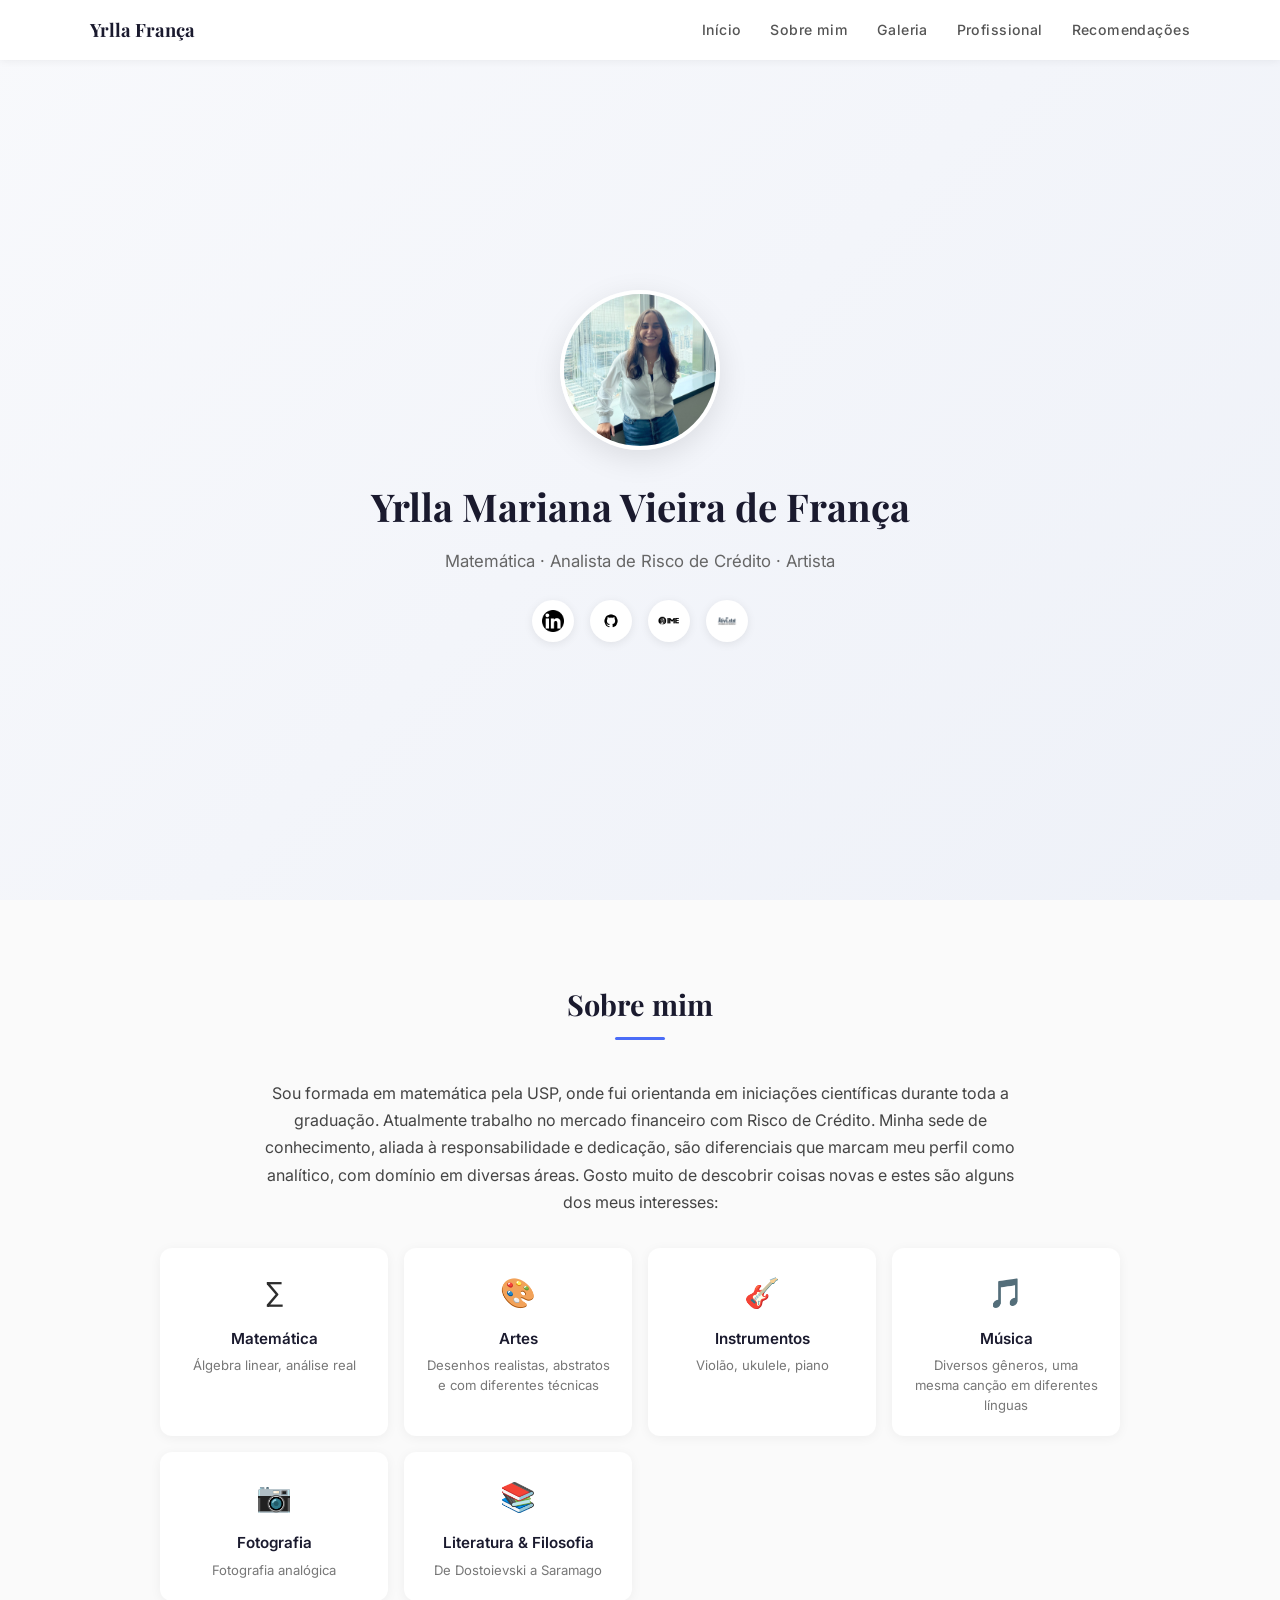
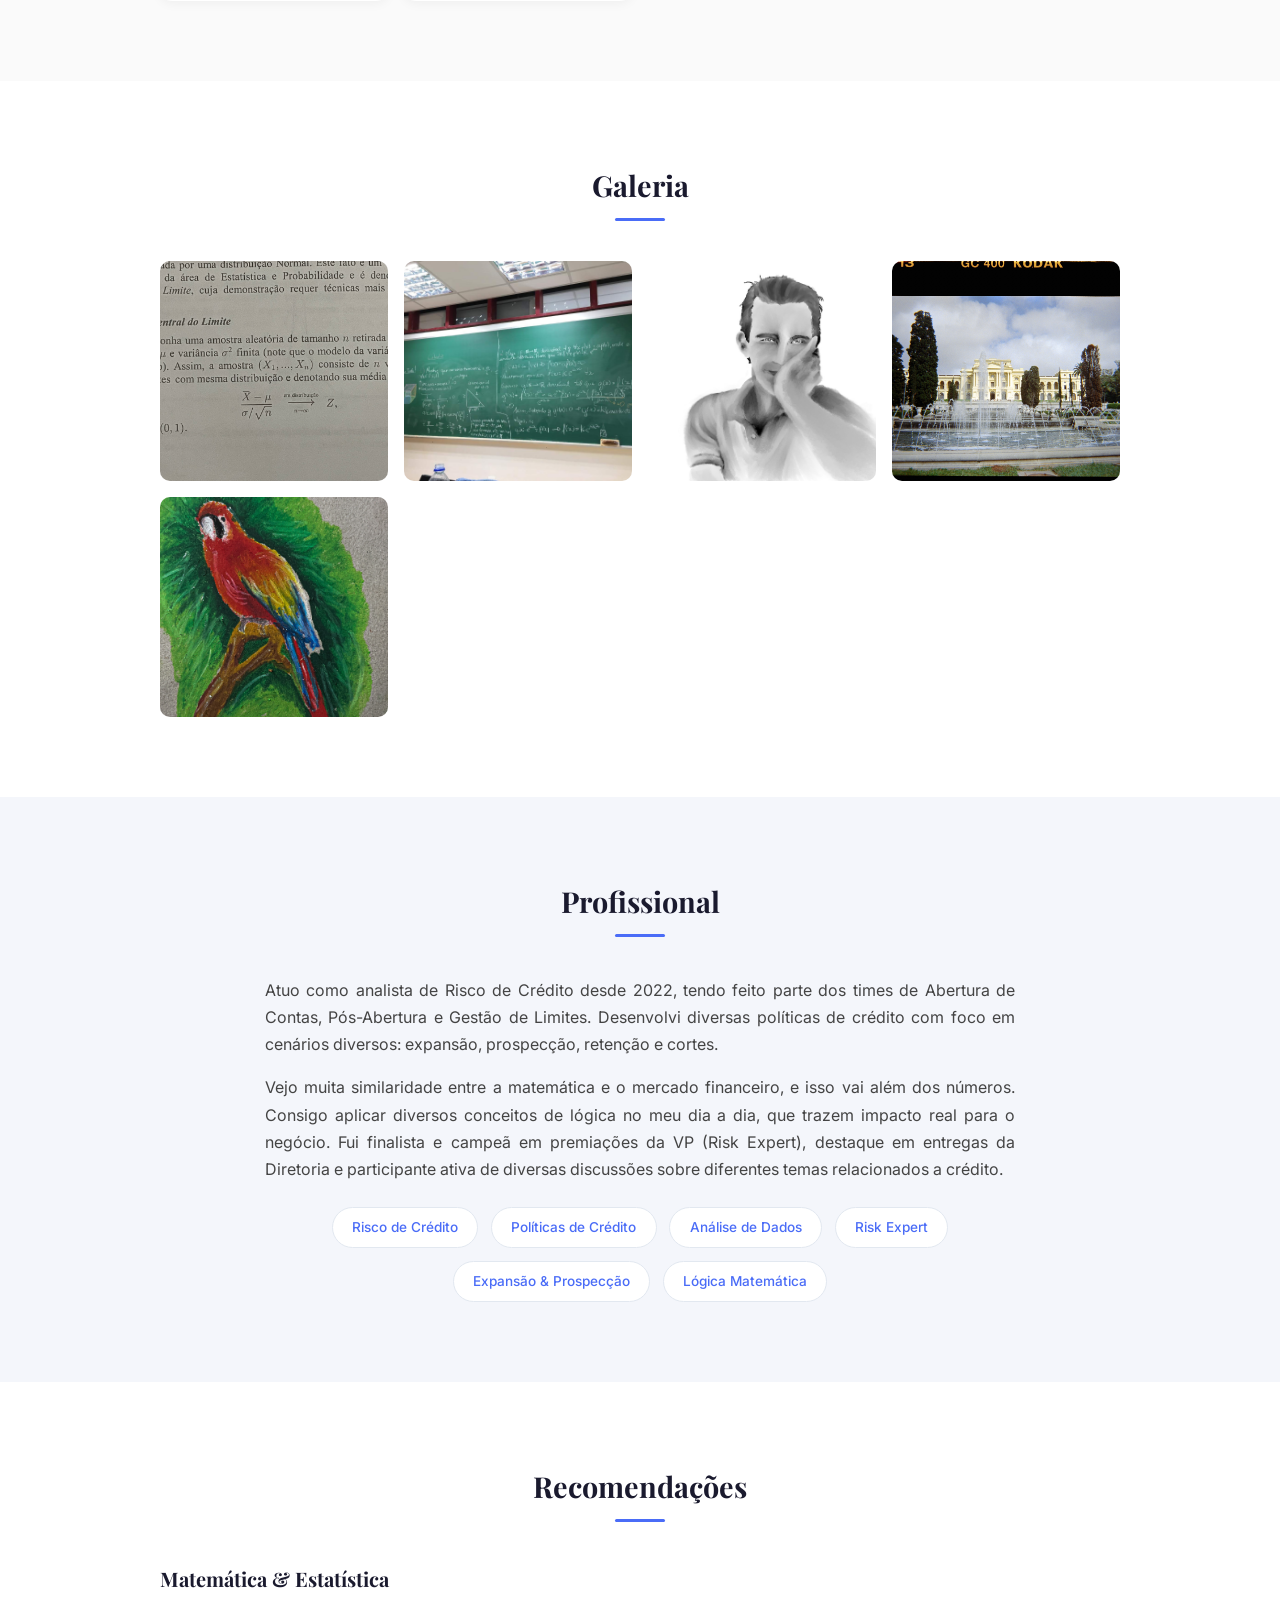
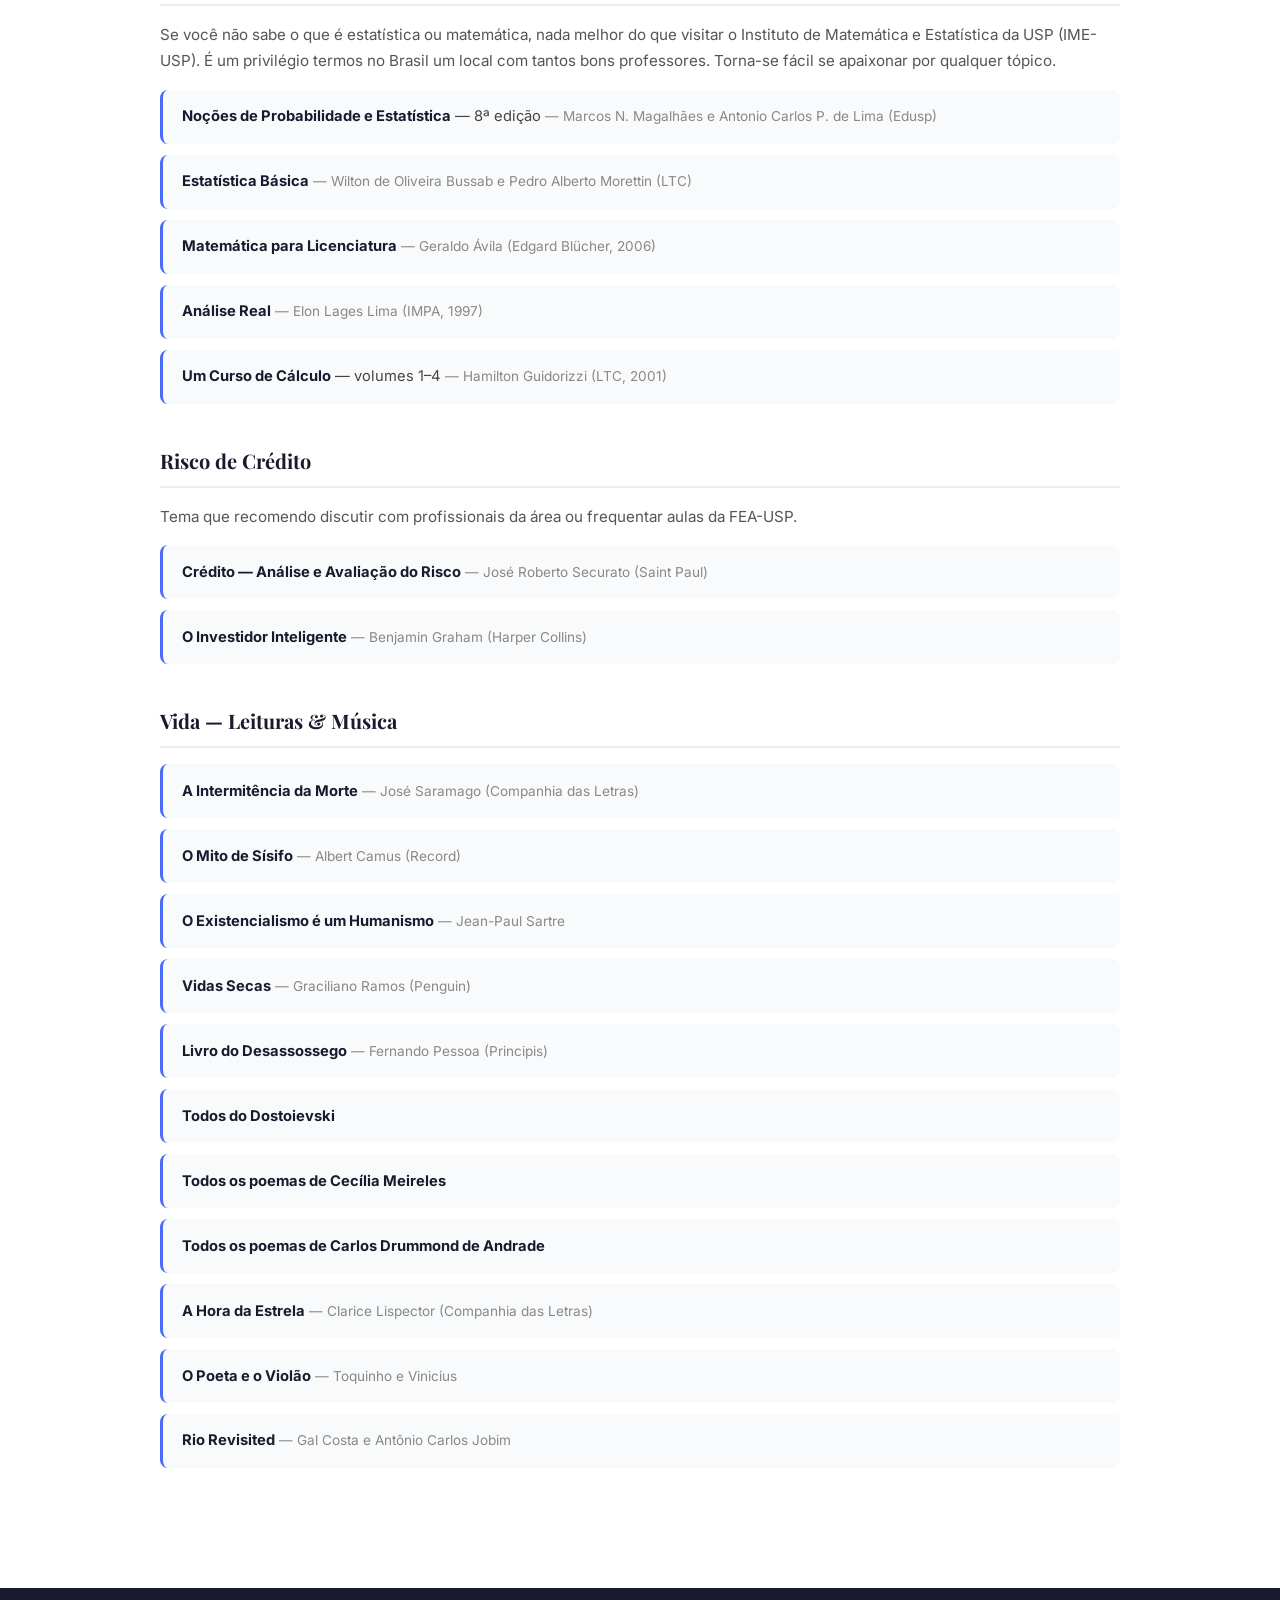
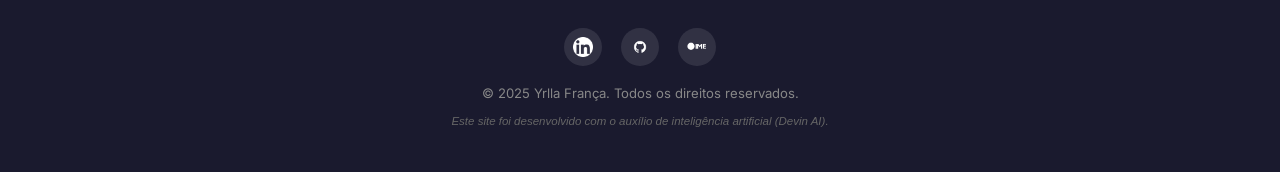
==== commit 45d62782: "Adicionar disclaimer de IA no footer Co-Authored-By: Devin AI <158243242+devin-ai-integration[bot]@u" ====
--- a/index.html
+++ b/index.html
@@ -208,6 +208,7 @@
       </a>
     </div>
     <p>&copy; 2025 Yrlla Fran&ccedil;a. Todos os direitos reservados.</p>
+    <p class="disclaimer">Este site foi desenvolvido com o aux&iacute;lio de intelig&ecirc;ncia artificial (Devin AI).</p>
   </footer>
 
 </body>
--- a/style.css
+++ b/style.css
@@ -391,6 +391,13 @@
 .footer p {
   font-size: 0.82rem;
   color: #888;
+}
+
+.footer .disclaimer {
+  font-size: 0.72rem;
+  color: #666;
+  margin-top: 0.5rem;
+  font-style: italic;
 }
 
 /* ===== Mobile Responsive ===== */
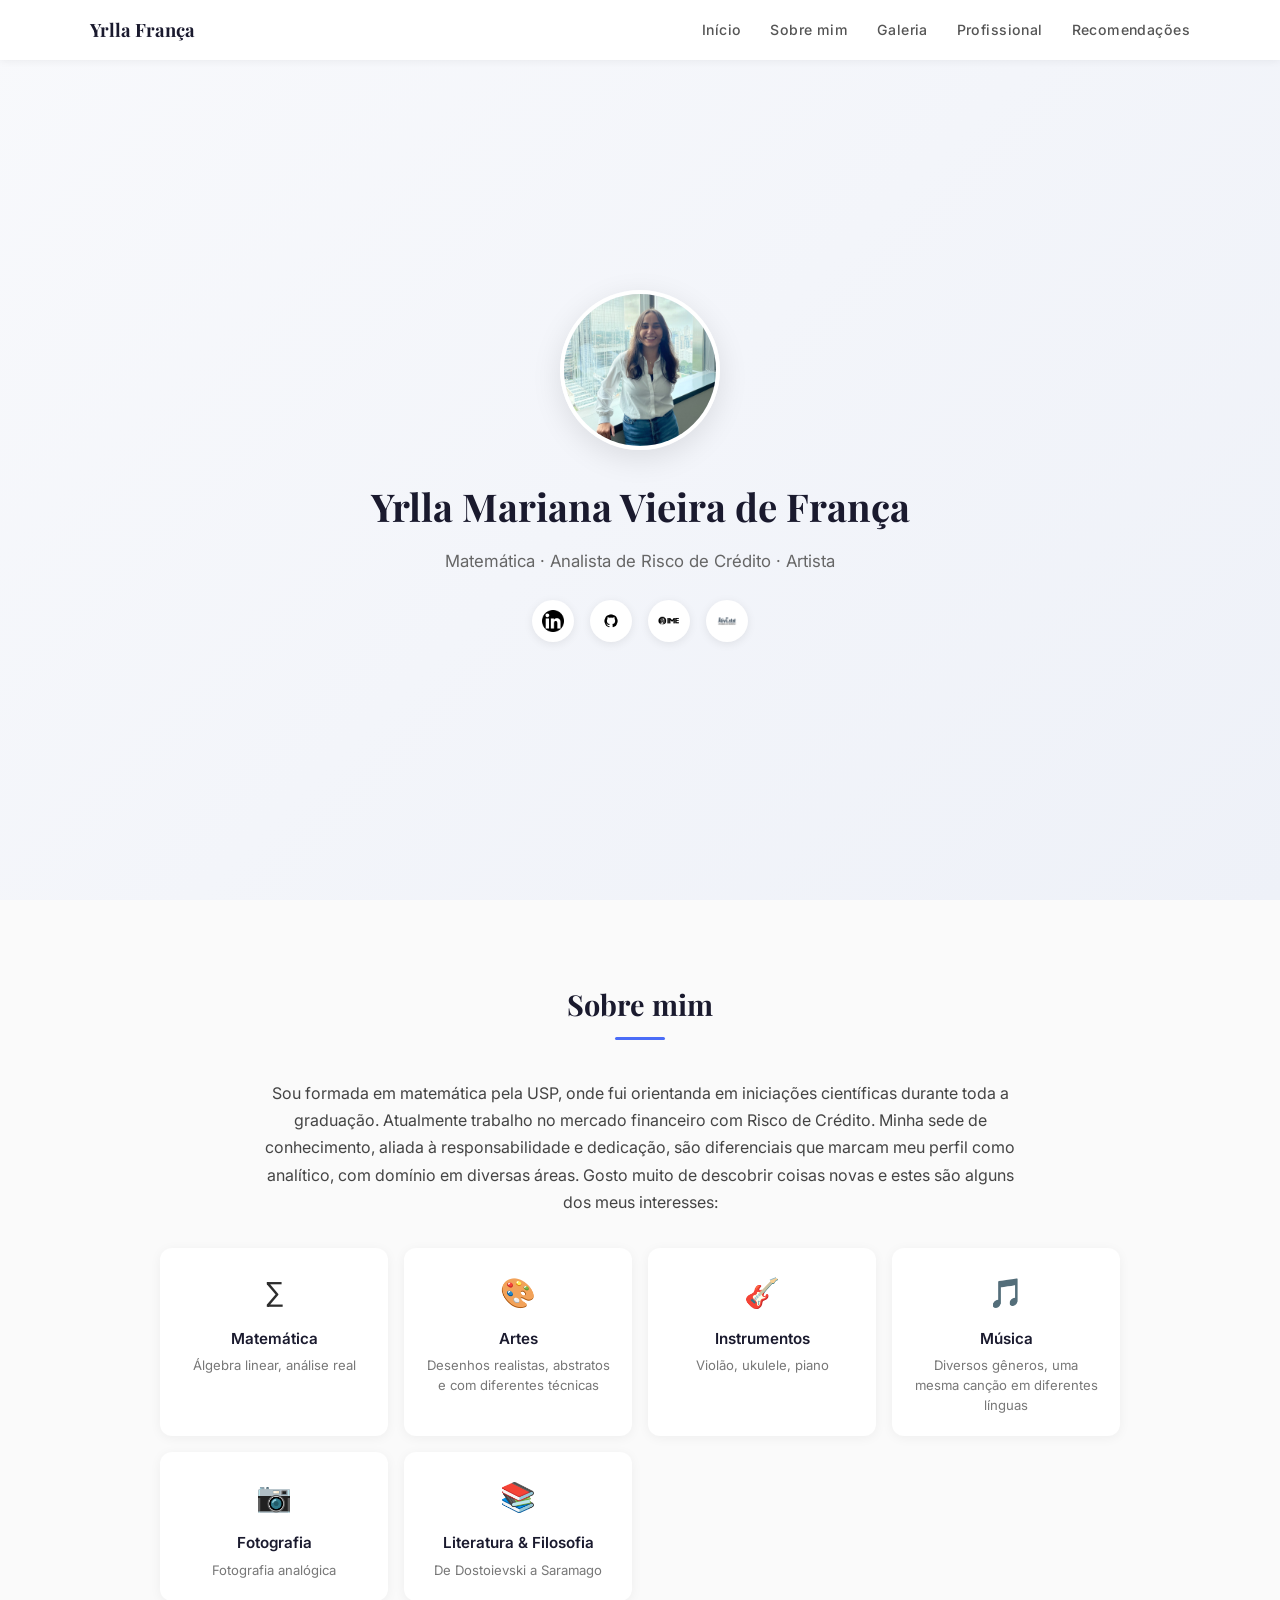
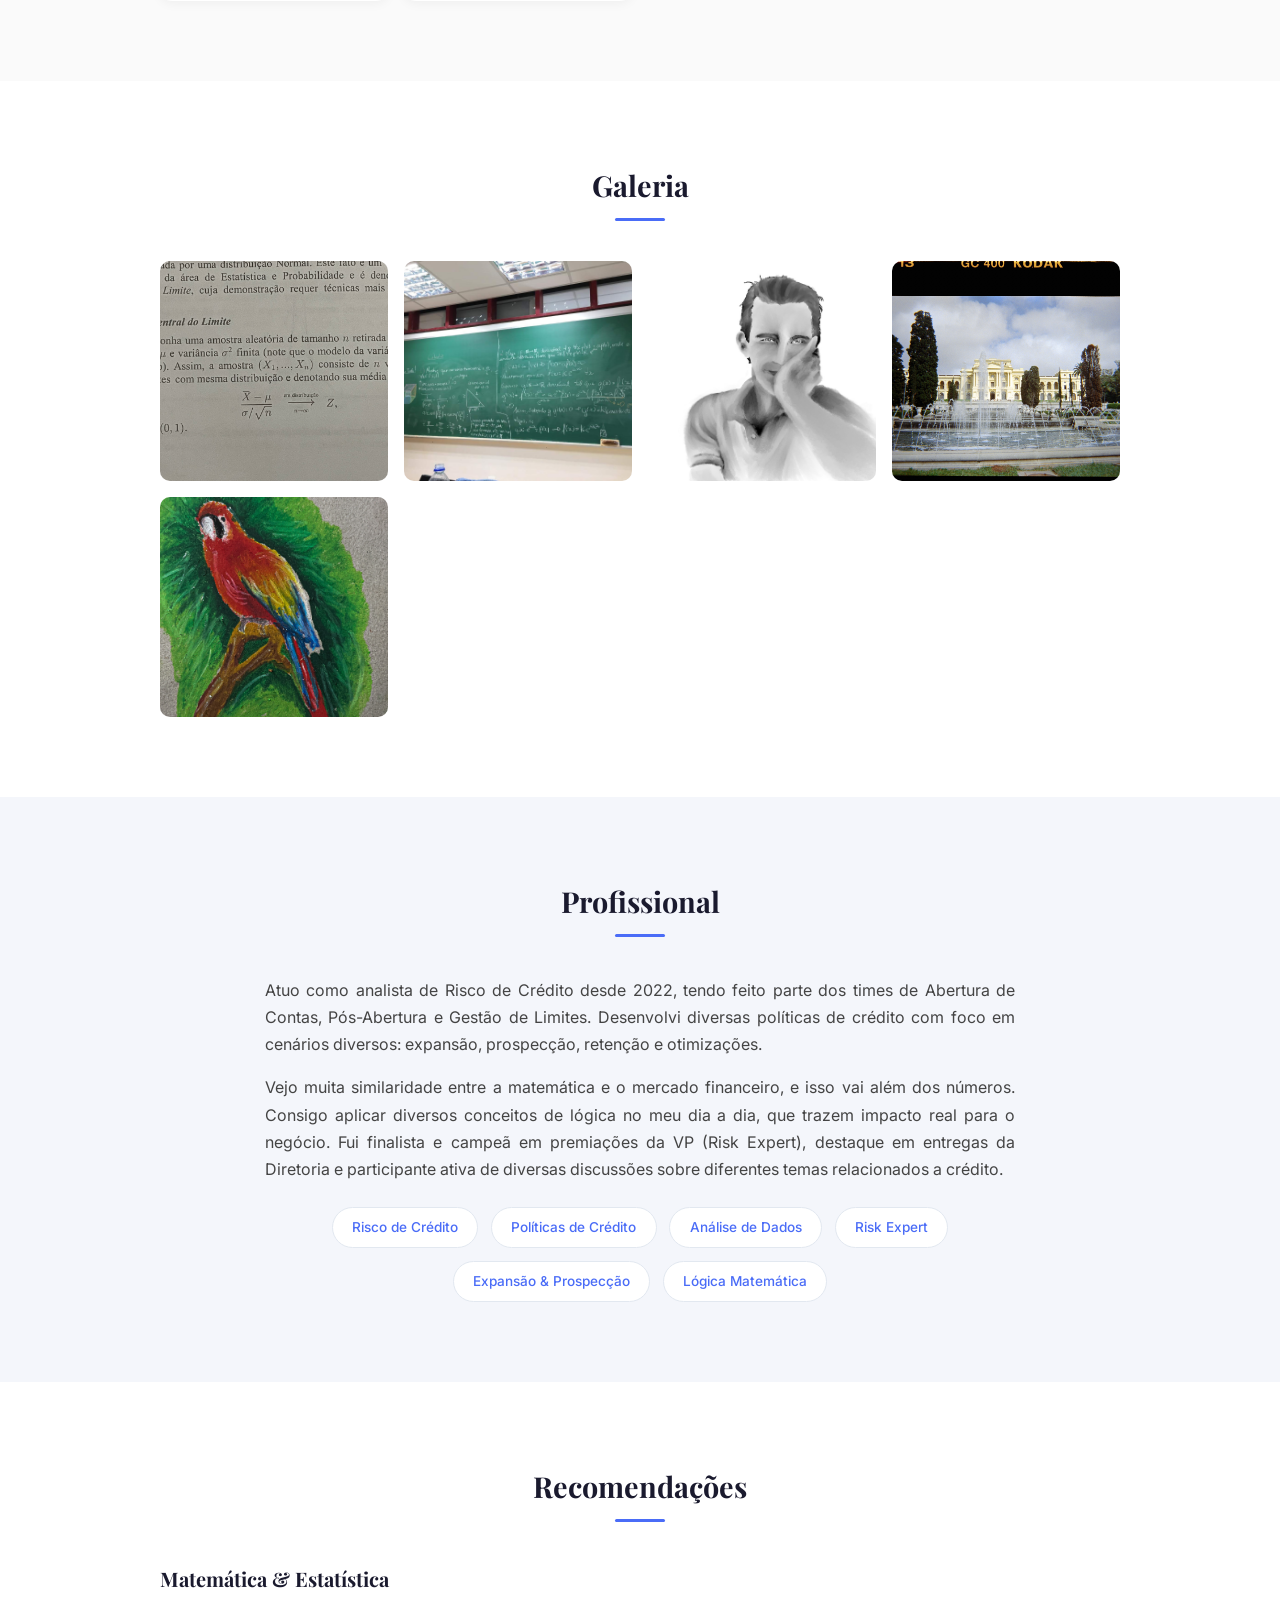
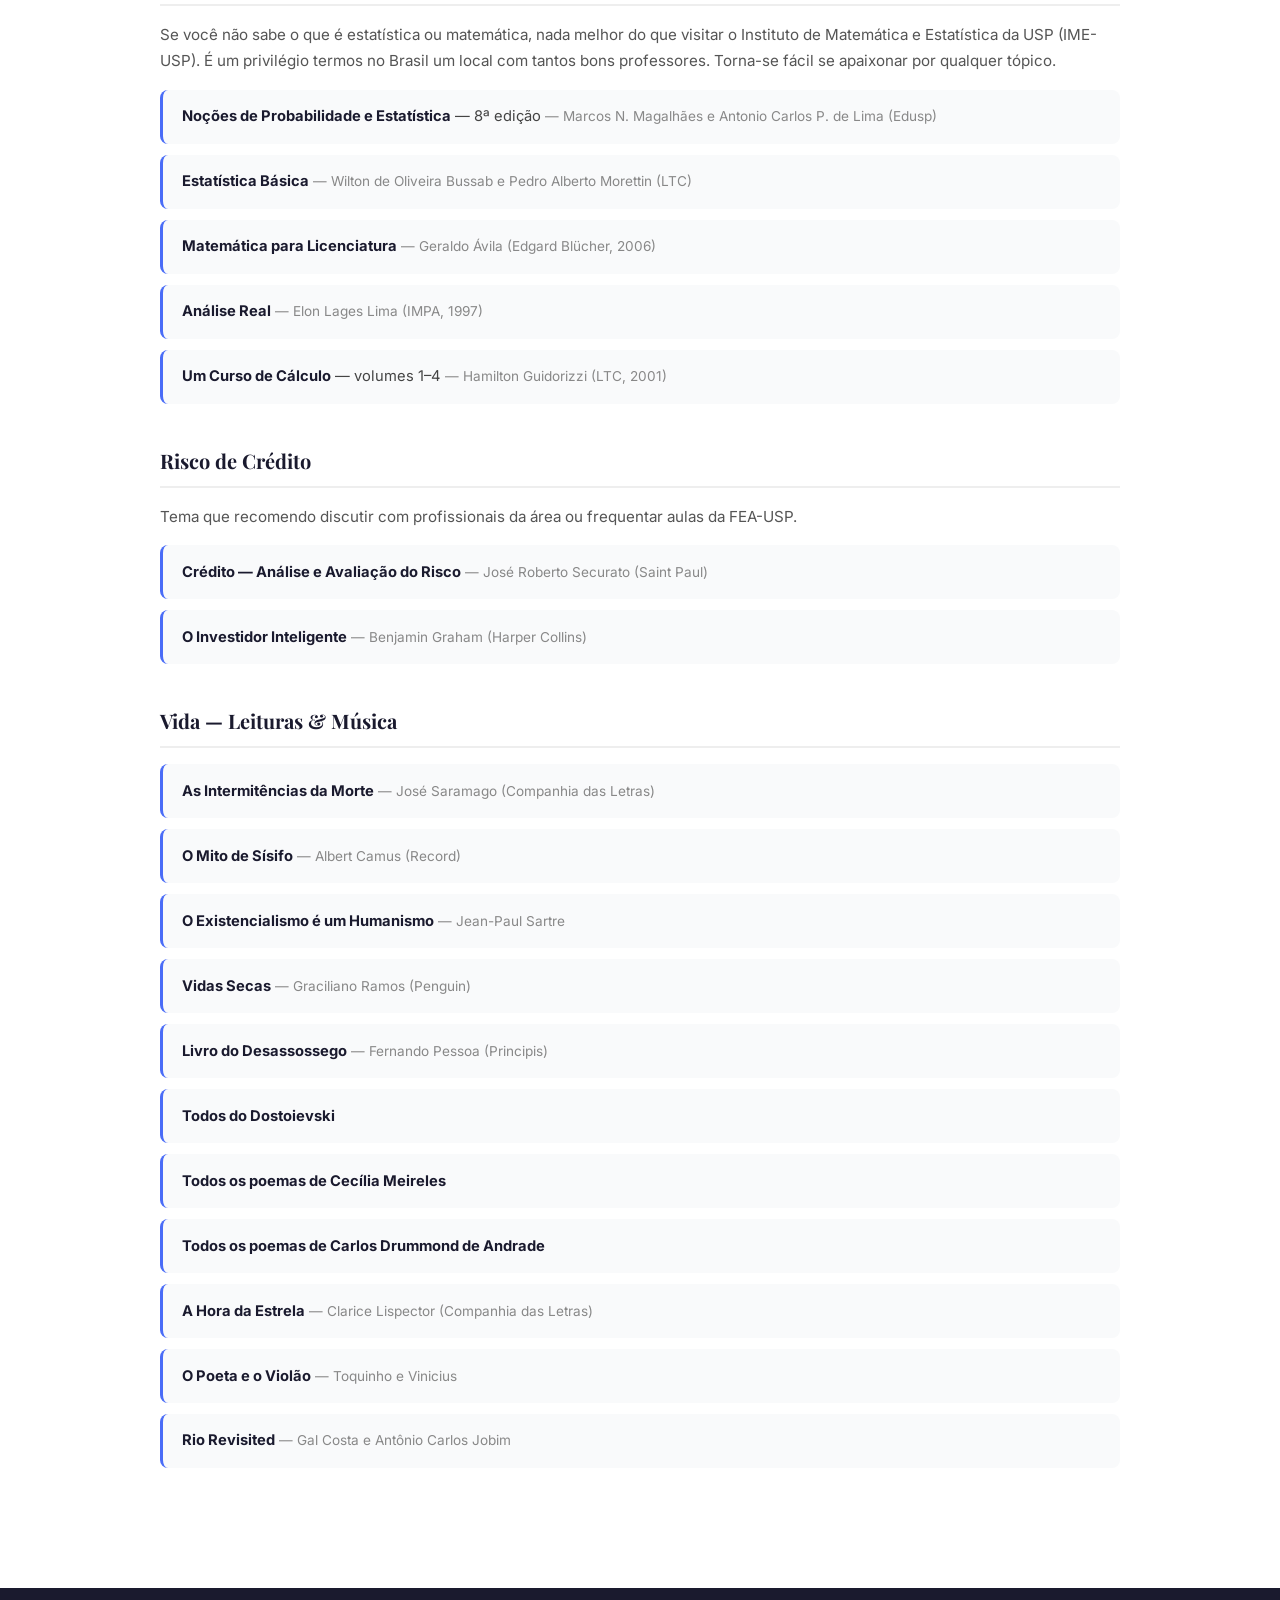
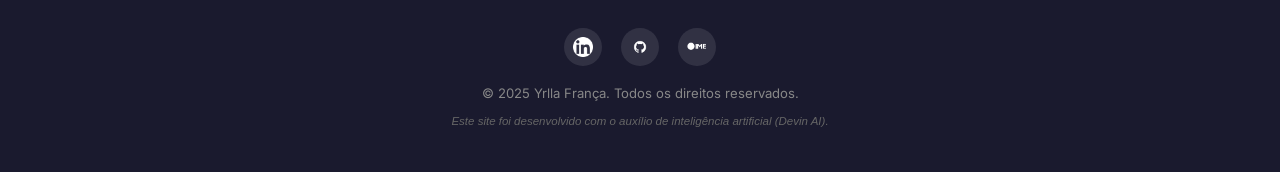
==== commit 4b368c06: "ajustes escrita" ====
--- a/index.html
+++ b/index.html
@@ -4,6 +4,7 @@
   <meta charset="UTF-8">
   <meta name="viewport" content="width=device-width, initial-scale=1.0">
   <title>Yrlla Fran&ccedil;a</title>
+  <link rel="icon" type="image/svg+xml" href="assets/img/favicon.svg">
   <link rel="preconnect" href="https://fonts.googleapis.com">
   <link rel="preconnect" href="https://fonts.gstatic.com" crossorigin>
   <link href="https://fonts.googleapis.com/css2?family=Inter:wght@400;500;600&family=Playfair+Display:wght@600;700&display=swap" rel="stylesheet">
@@ -122,7 +123,7 @@
           Atuo como analista de Risco de Cr&eacute;dito desde 2022, tendo feito parte dos times de
           Abertura de Contas, P&oacute;s-Abertura e Gest&atilde;o de Limites.
           Desenvolvi diversas pol&iacute;ticas de cr&eacute;dito com foco em cen&aacute;rios diversos: expans&atilde;o,
-          prospec&ccedil;&atilde;o, reten&ccedil;&atilde;o e cortes.
+          prospec&ccedil;&atilde;o, reten&ccedil;&atilde;o e otimiza&ccedil;&otilde;es.
         </p>
         <p>
           Vejo muita similaridade entre a matem&aacute;tica e o mercado financeiro, e isso vai al&eacute;m dos n&uacute;meros.
@@ -178,7 +179,7 @@
       <div class="rec-category">
         <h3>Vida &mdash; Leituras &amp; M&uacute;sica</h3>
         <ul class="book-list">
-          <li><strong>A Intermit&ecirc;ncia da Morte</strong> <span class="author">&mdash; Jos&eacute; Saramago (Companhia das Letras)</span></li>
+          <li><strong>As Intermit&ecirc;ncias da Morte</strong> <span class="author">&mdash; Jos&eacute; Saramago (Companhia das Letras)</span></li>
           <li><strong>O Mito de S&iacute;sifo</strong> <span class="author">&mdash; Albert Camus (Record)</span></li>
           <li><strong>O Existencialismo &eacute; um Humanismo</strong> <span class="author">&mdash; Jean-Paul Sartre</span></li>
           <li><strong>Vidas Secas</strong> <span class="author">&mdash; Graciliano Ramos (Penguin)</span></li>
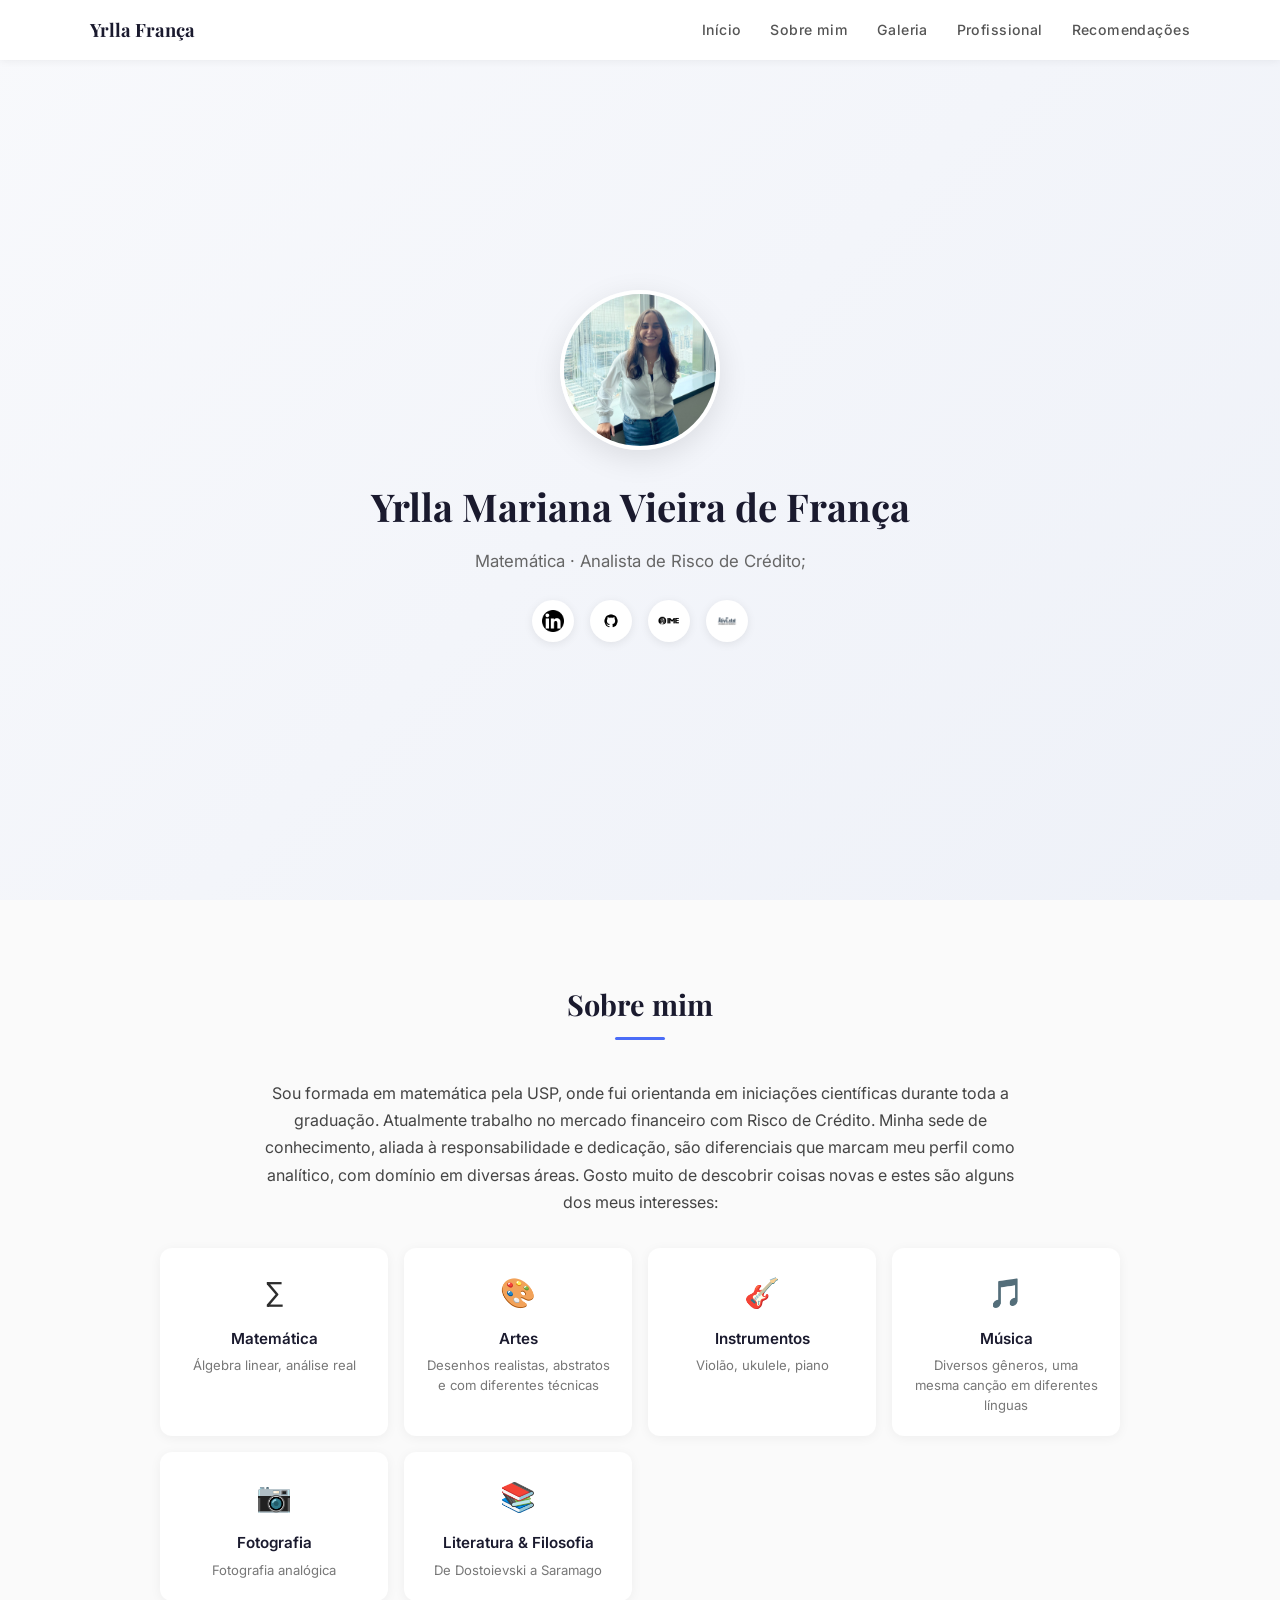
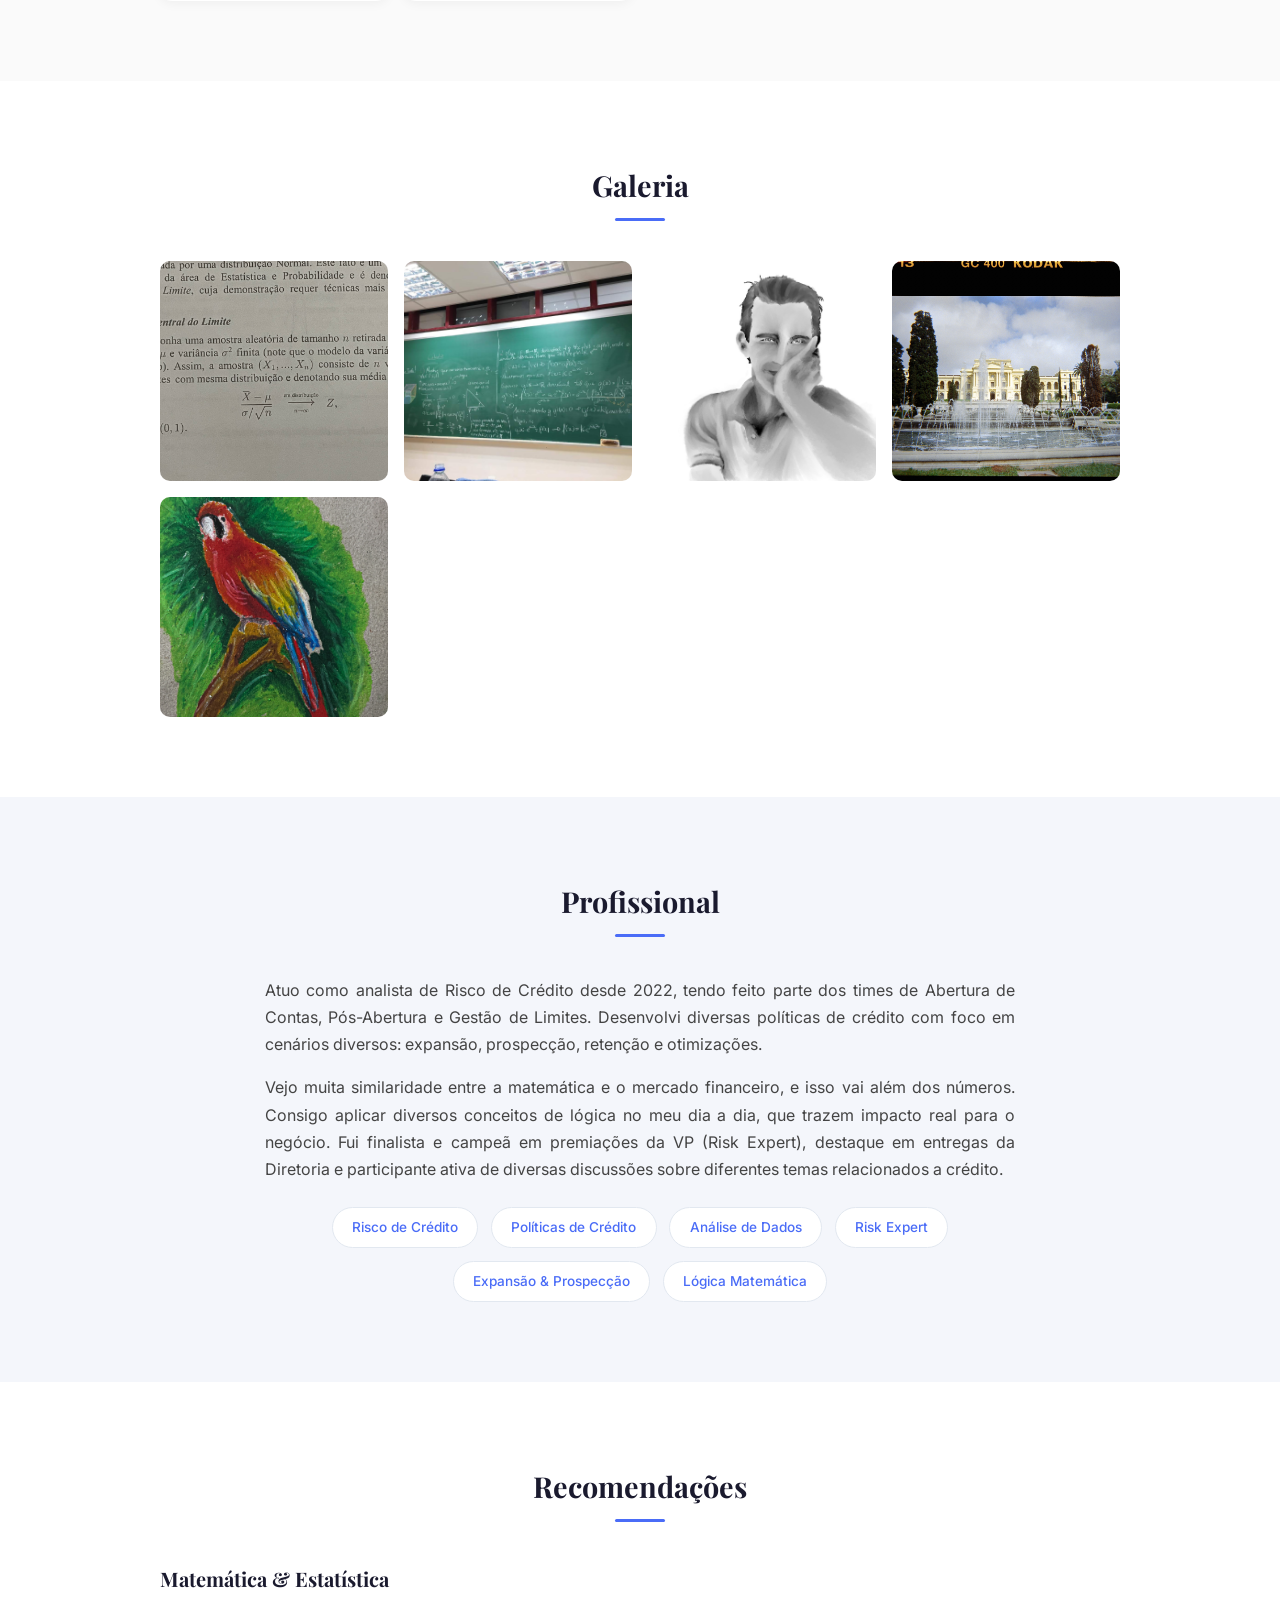
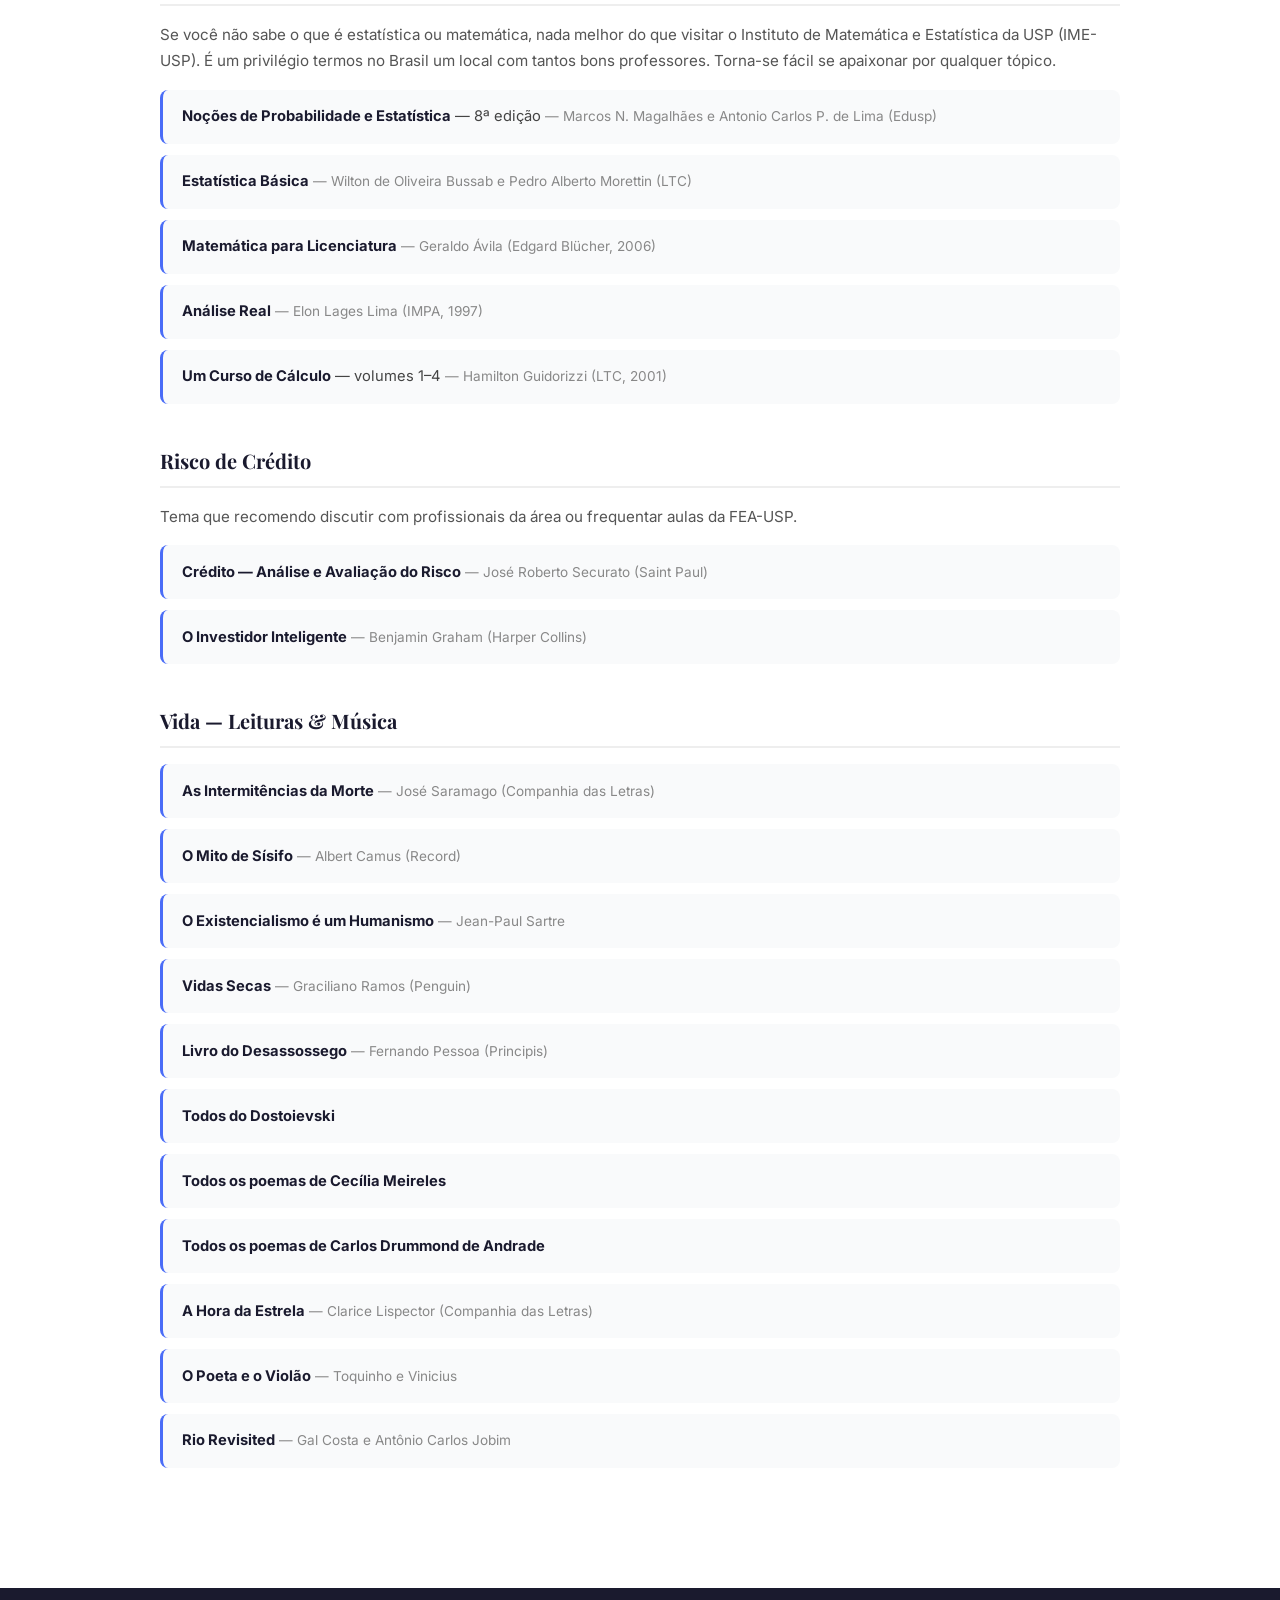
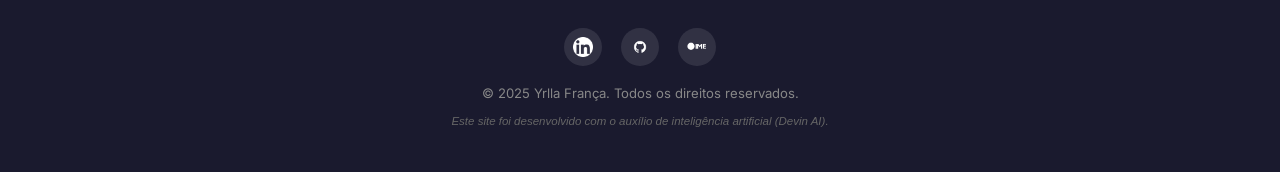
==== commit 12aa131f: "ajuste descrição" ====
--- a/index.html
+++ b/index.html
@@ -34,7 +34,7 @@
     <div class="hero-content">
       <img src="assets/img/foto_perfil_linkedin.jpg" alt="Foto de Yrlla Fran&ccedil;a" class="hero-photo">
       <h1>Yrlla Mariana Vieira de Fran&ccedil;a</h1>
-      <p class="subtitle">Matem&aacute;tica &middot; Analista de Risco de Cr&eacute;dito &middot; Artista</p>
+      <p class="subtitle">Matem&aacute;tica &middot; Analista de Risco de Cr&eacute;dito;</p>
       <div class="social-links">
         <a href="https://www.linkedin.com/in/yrlla-mariana-vieira-de-fran%C3%A7a-4a1049177/" target="_blank" title="LinkedIn">
           <img src="assets/img/icone_linkedin_2.png" alt="LinkedIn">
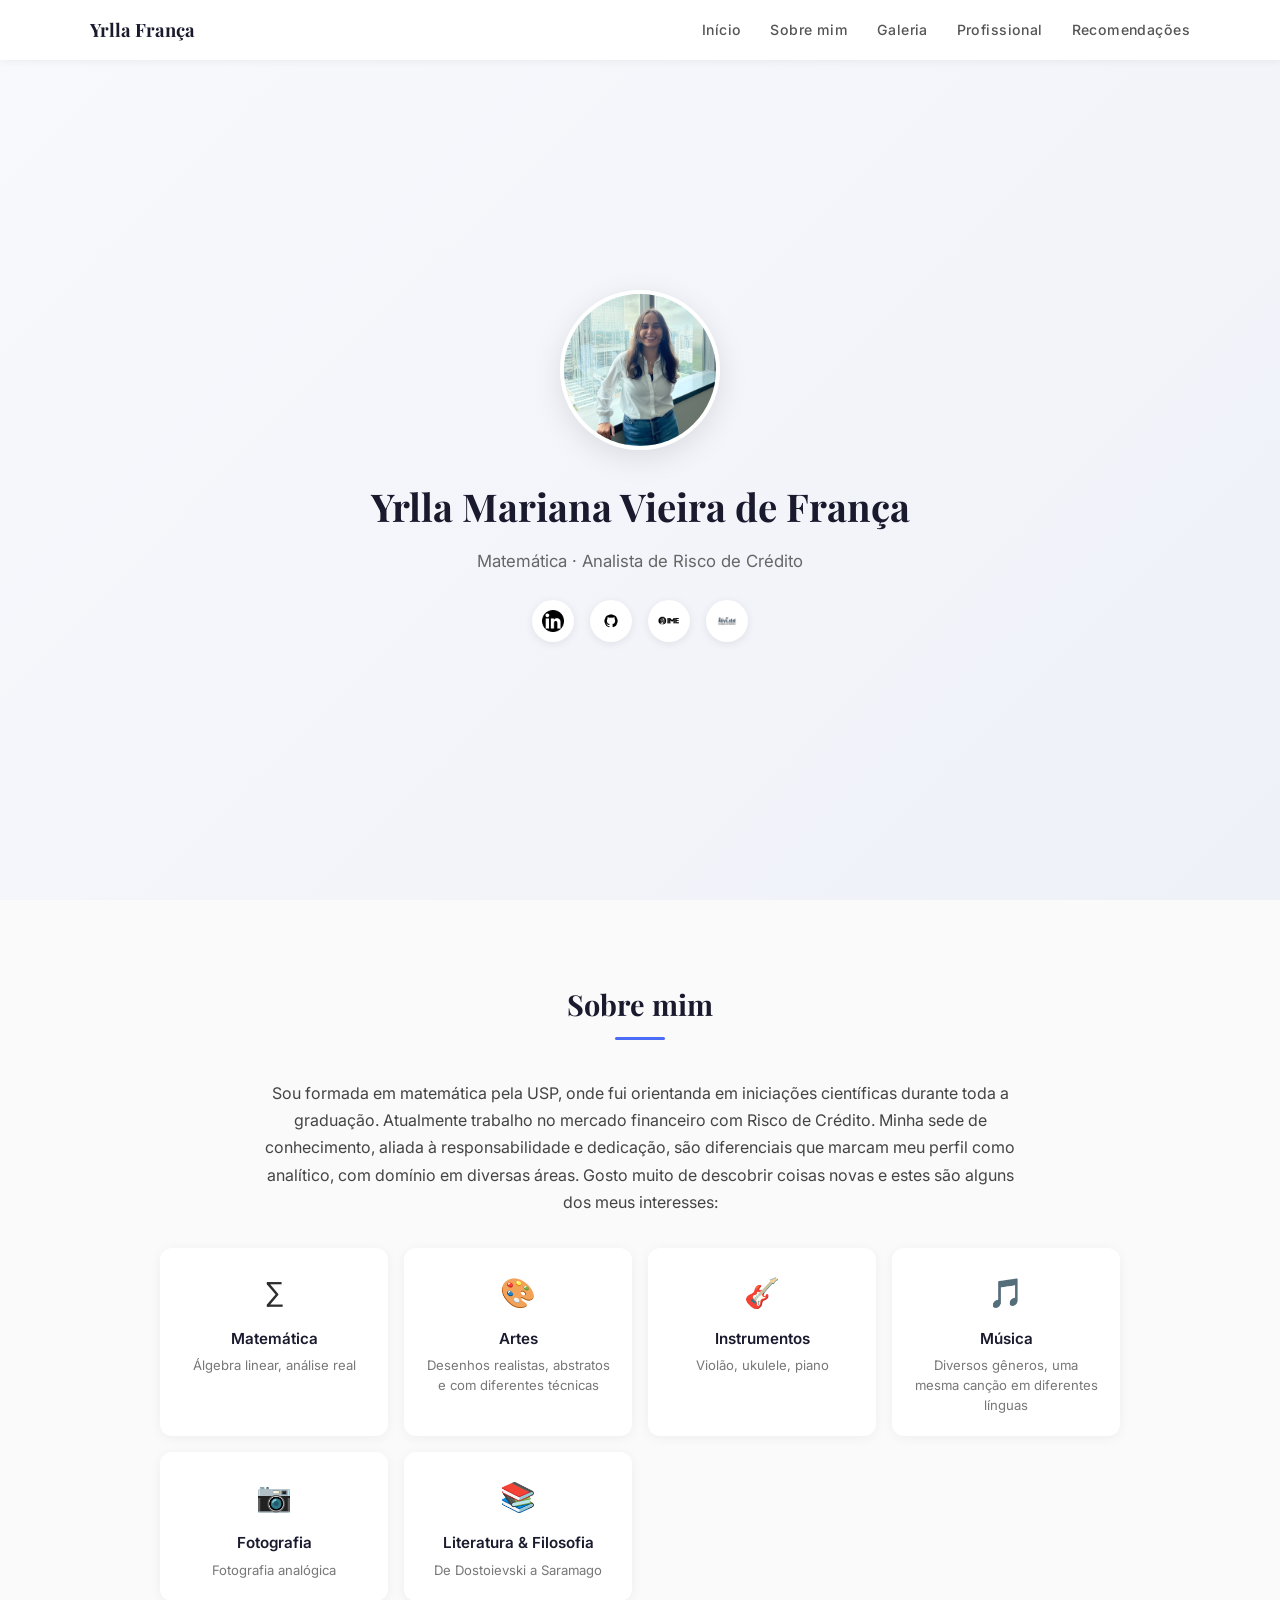
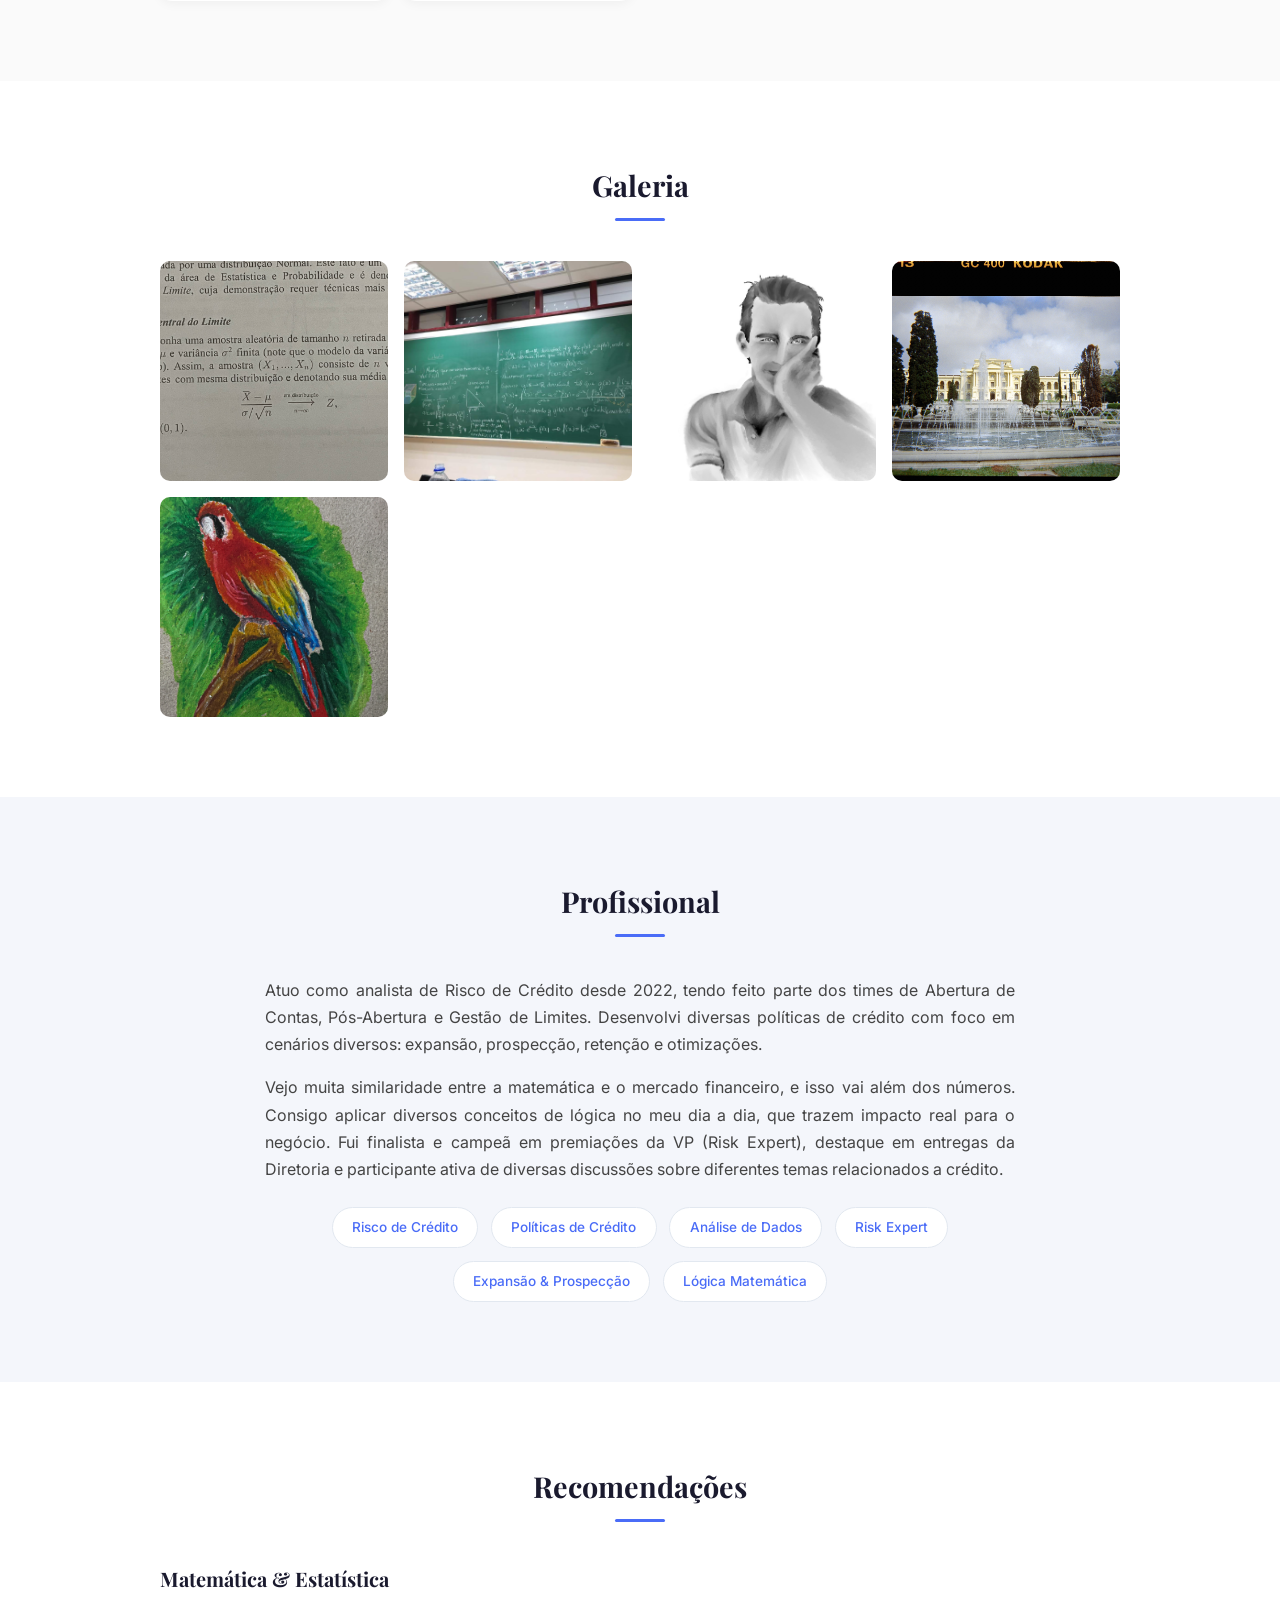
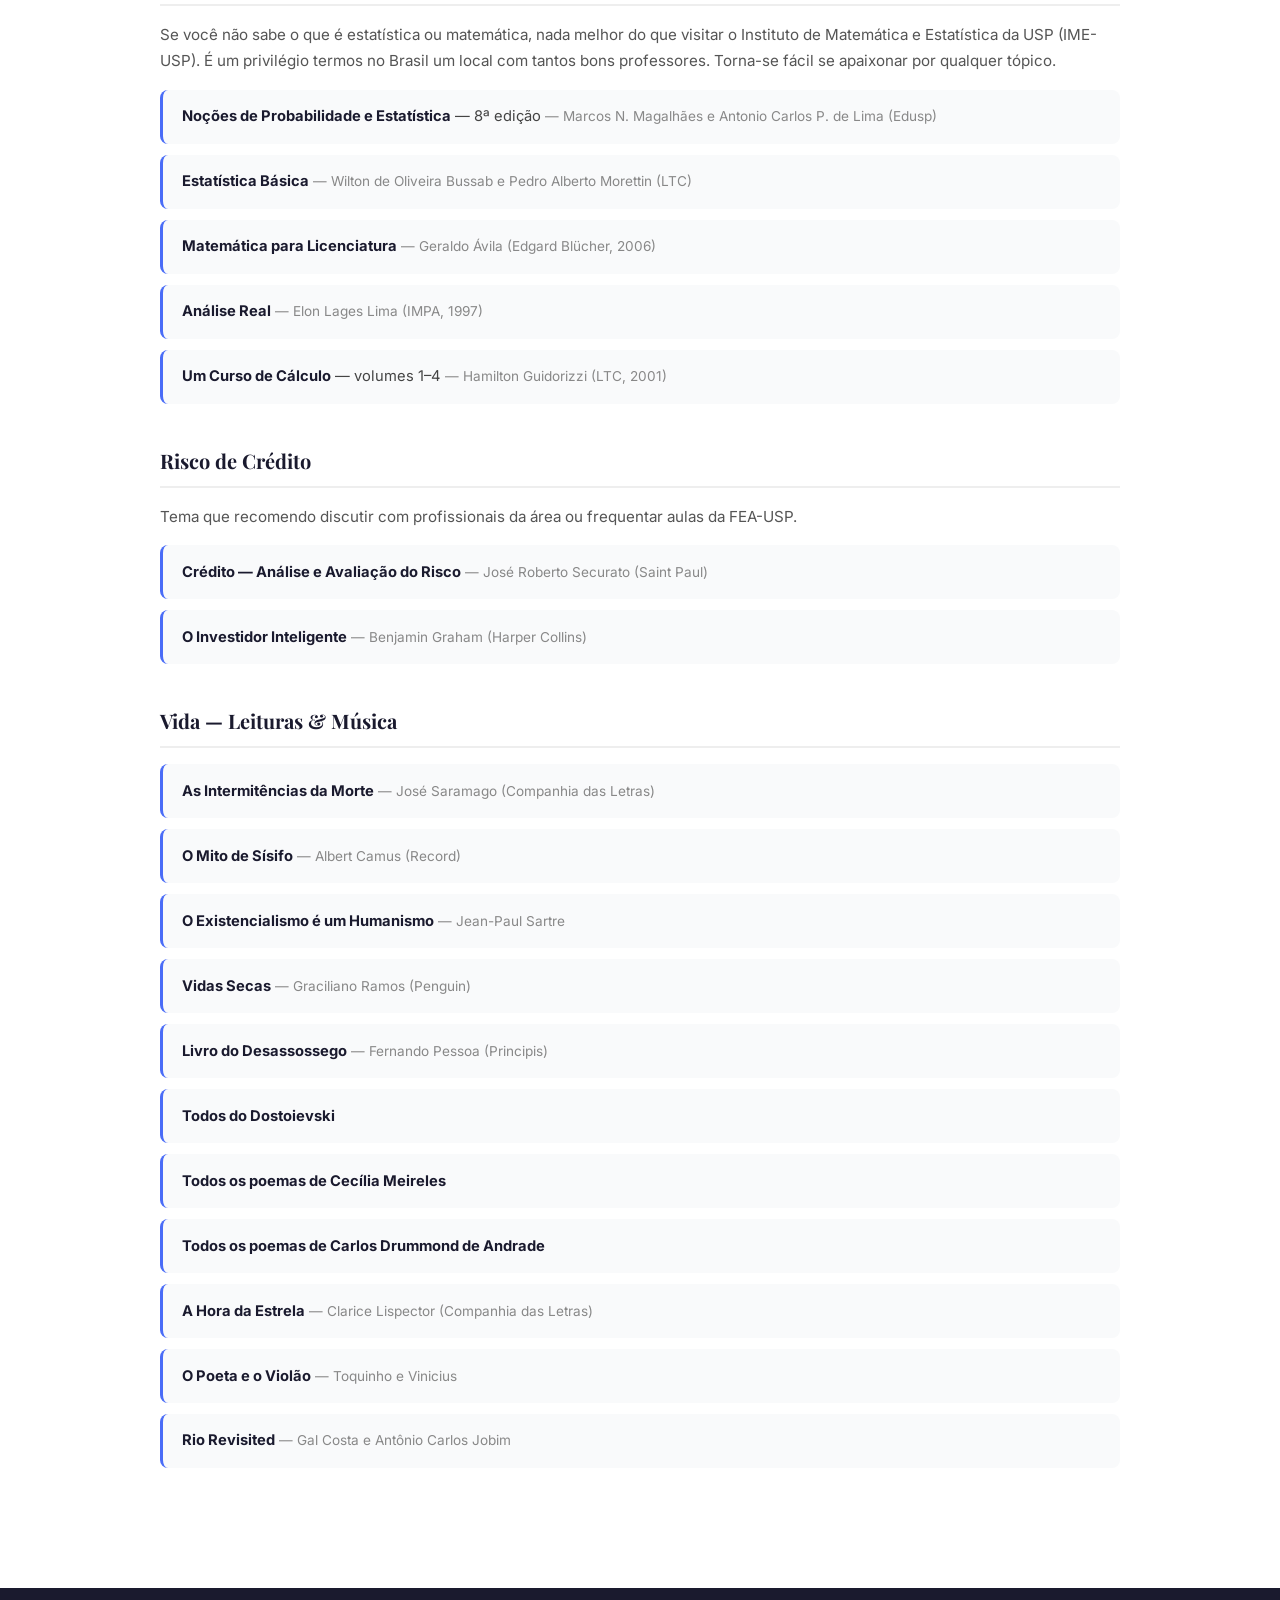
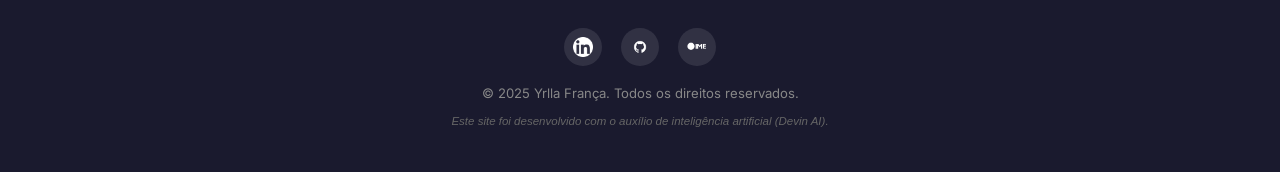
==== commit 6c1532fe: "descriçao" ====
--- a/index.html
+++ b/index.html
@@ -34,7 +34,7 @@
     <div class="hero-content">
       <img src="assets/img/foto_perfil_linkedin.jpg" alt="Foto de Yrlla Fran&ccedil;a" class="hero-photo">
       <h1>Yrlla Mariana Vieira de Fran&ccedil;a</h1>
-      <p class="subtitle">Matem&aacute;tica &middot; Analista de Risco de Cr&eacute;dito;</p>
+      <p class="subtitle">Matem&aacute;tica &middot; Analista de Risco de Cr&eacute;dito</p>
       <div class="social-links">
         <a href="https://www.linkedin.com/in/yrlla-mariana-vieira-de-fran%C3%A7a-4a1049177/" target="_blank" title="LinkedIn">
           <img src="assets/img/icone_linkedin_2.png" alt="LinkedIn">
